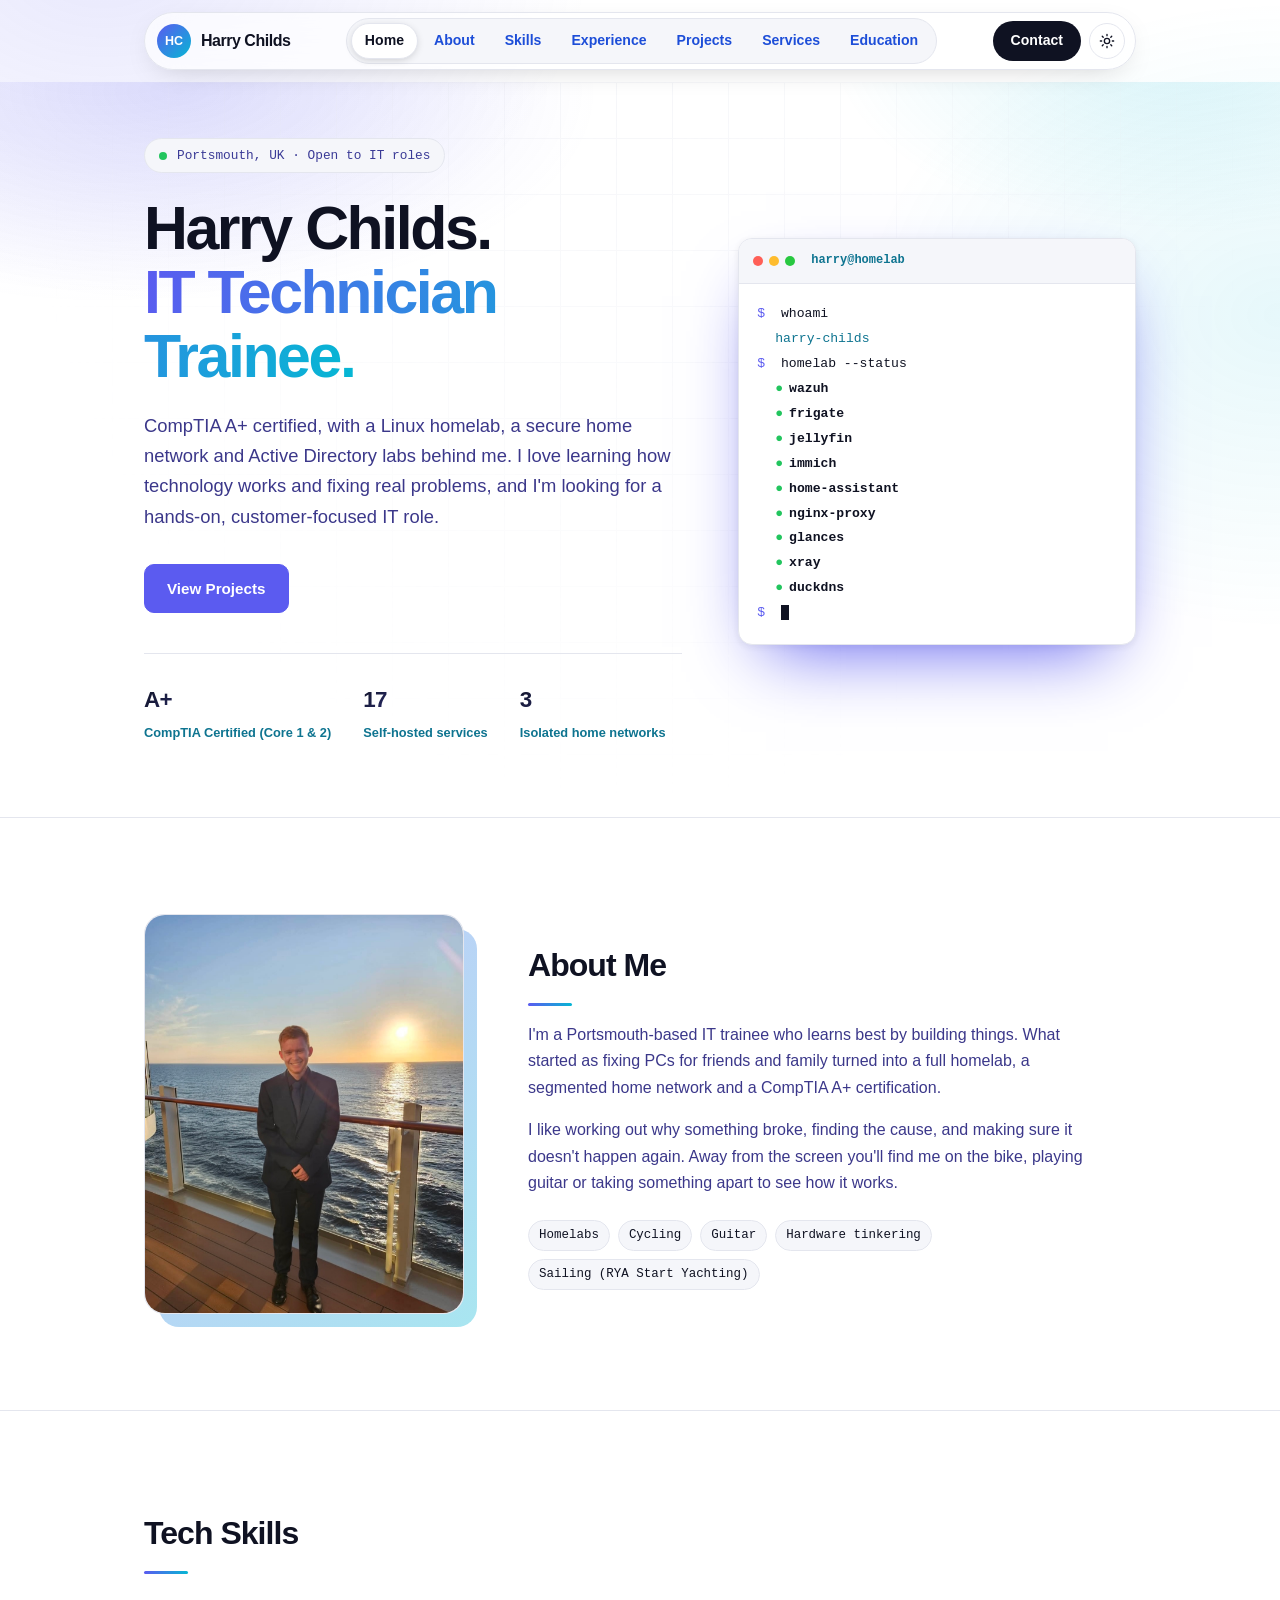
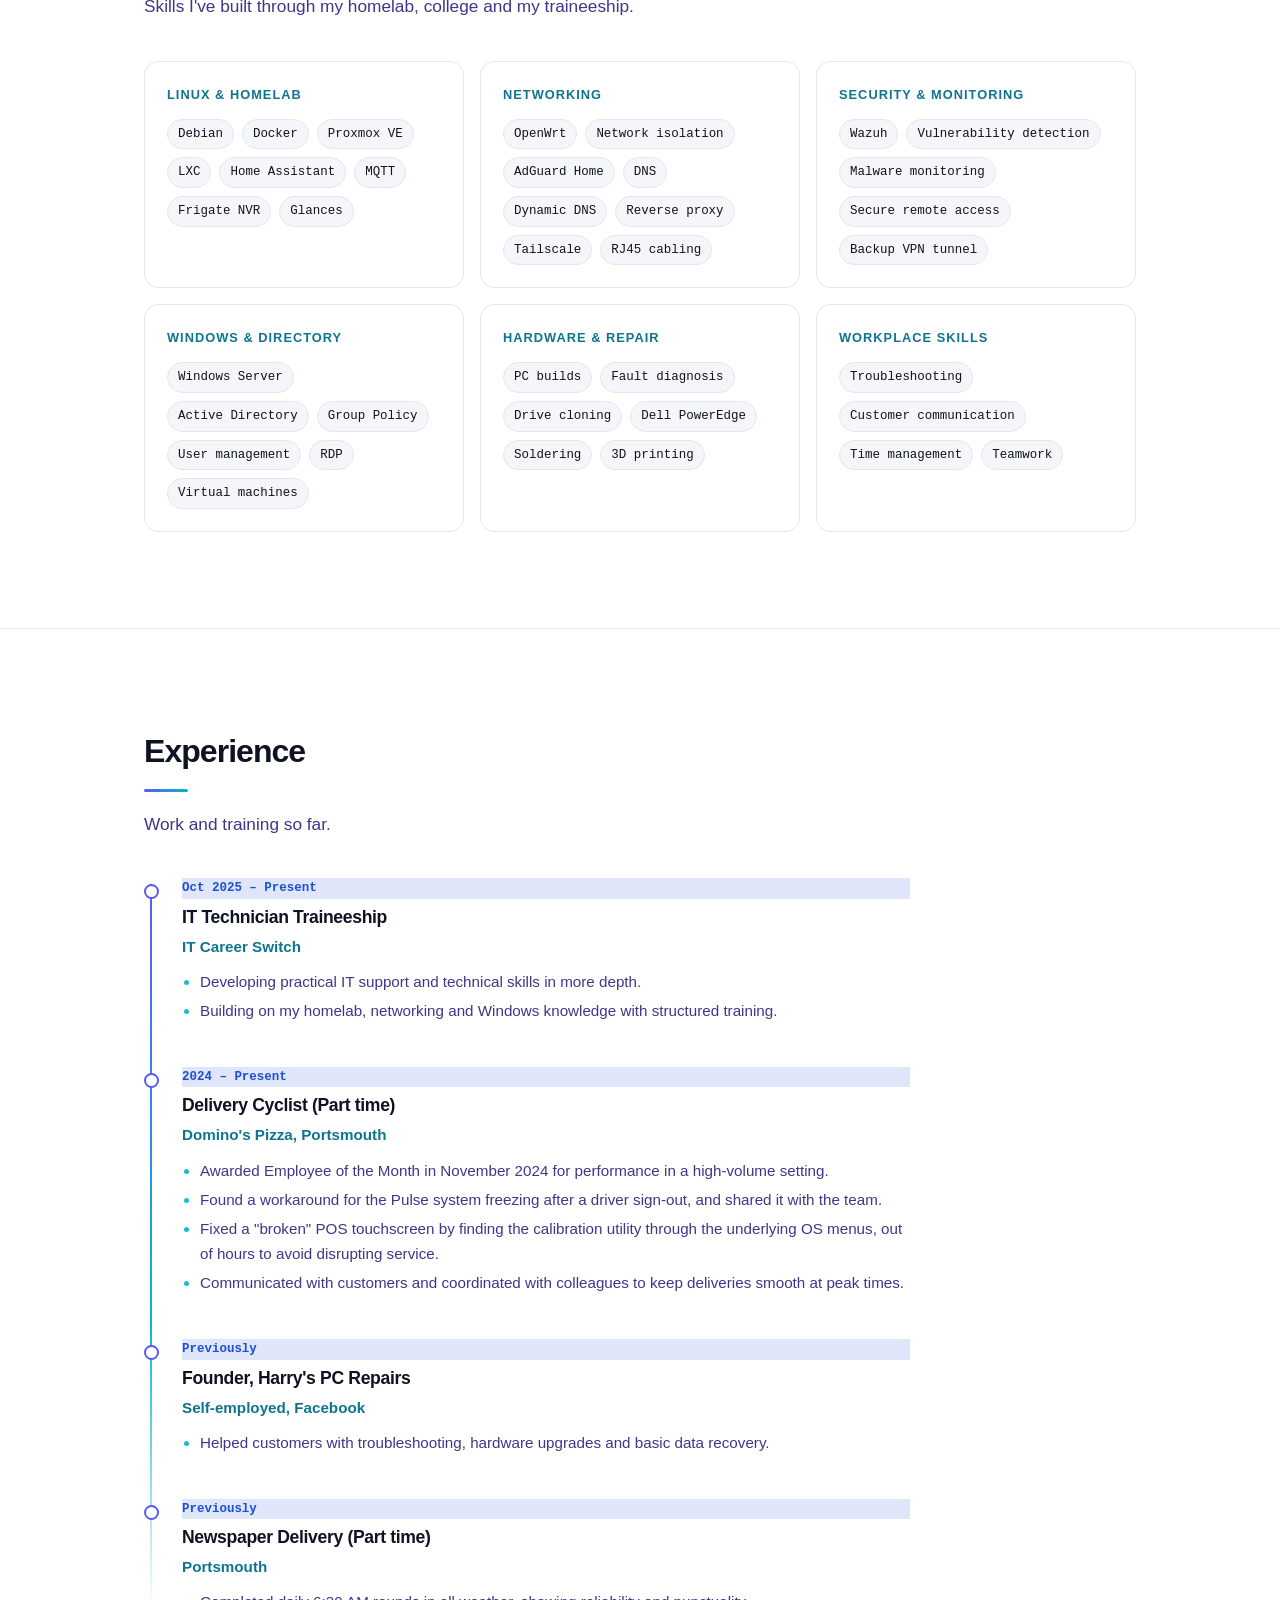
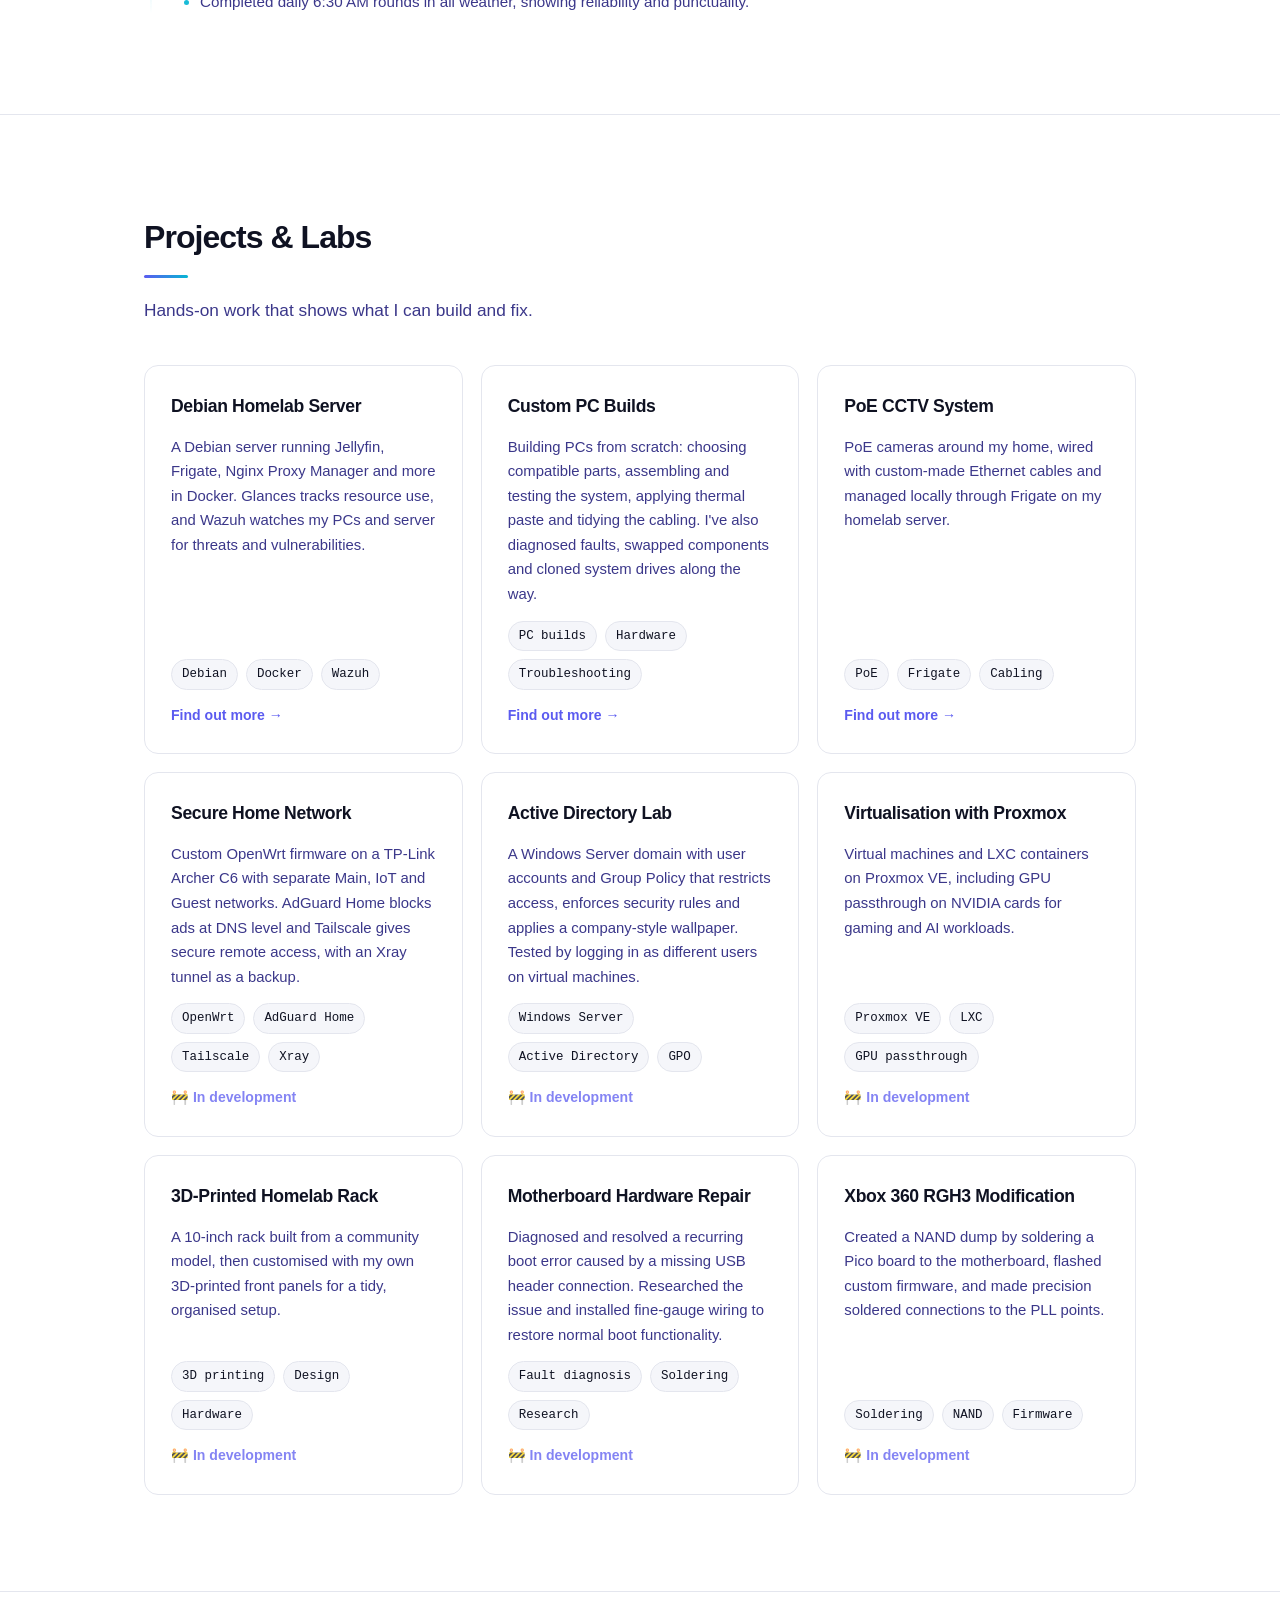
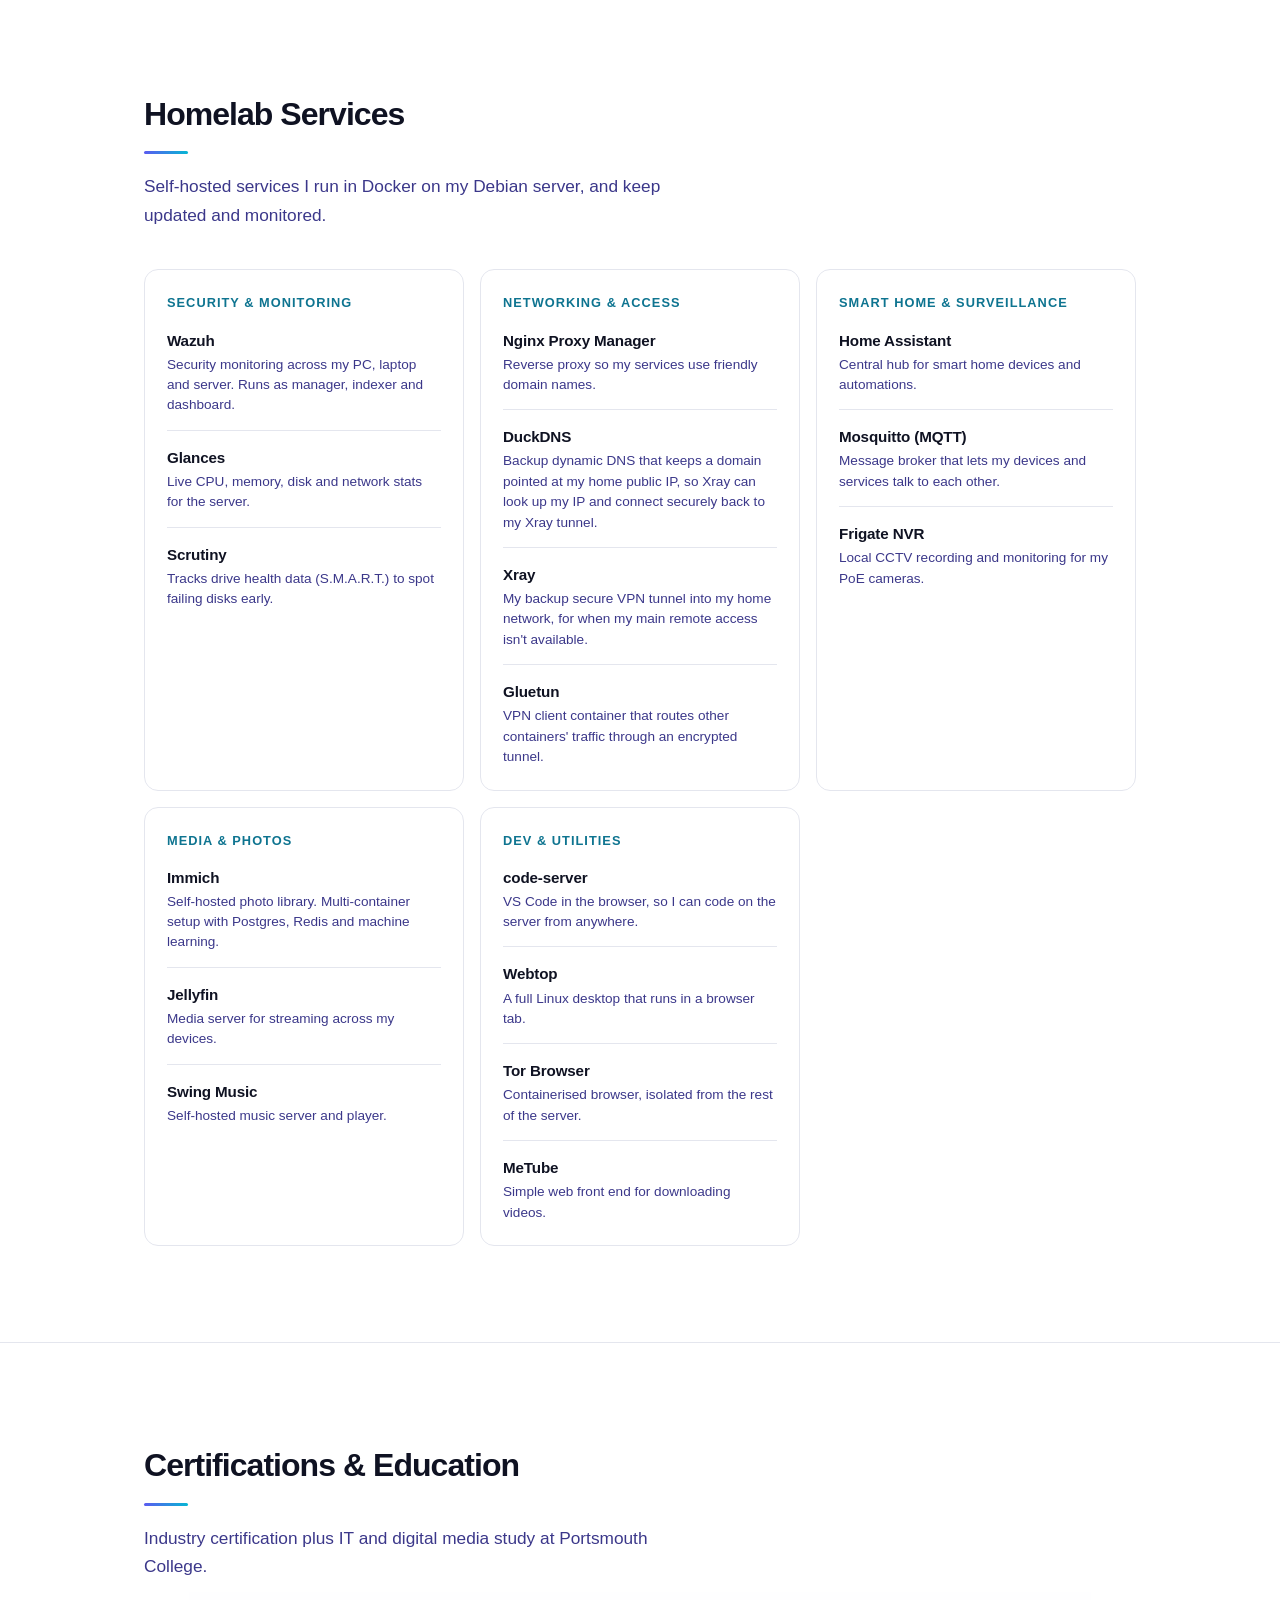
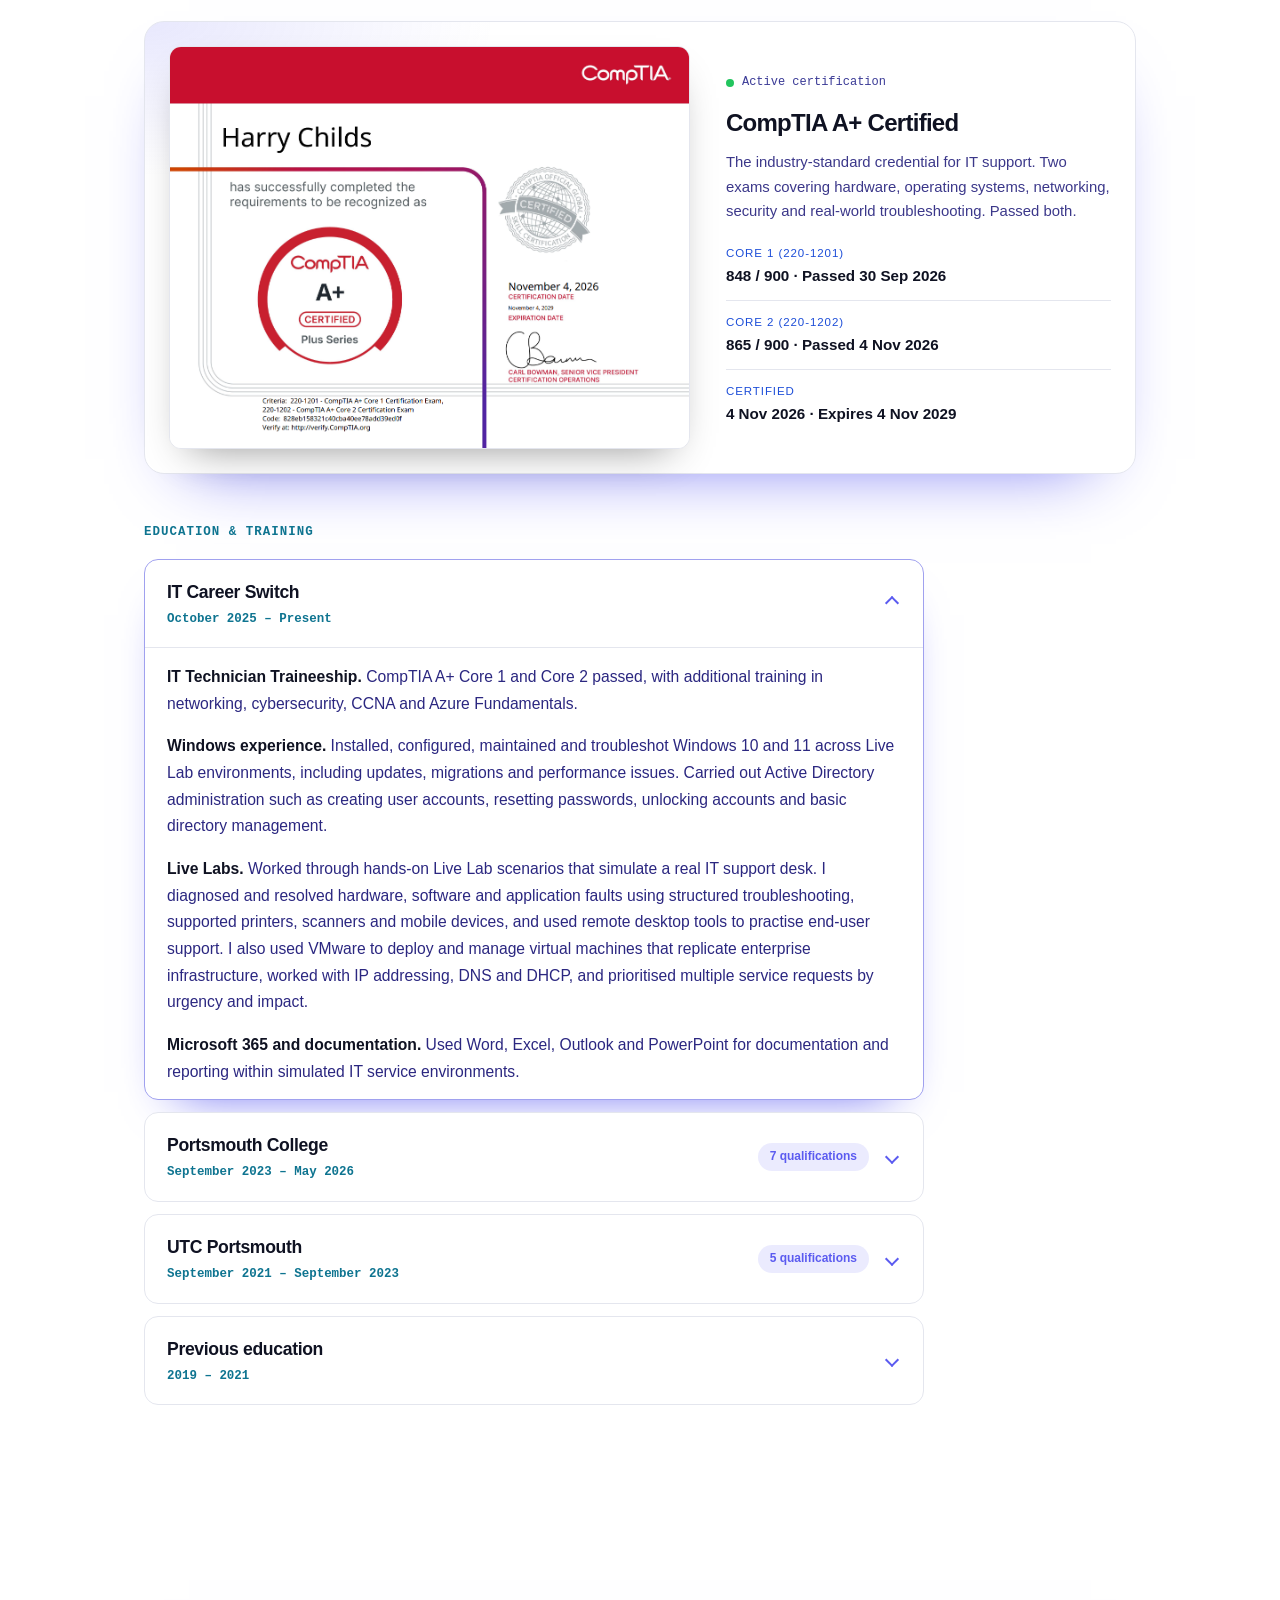
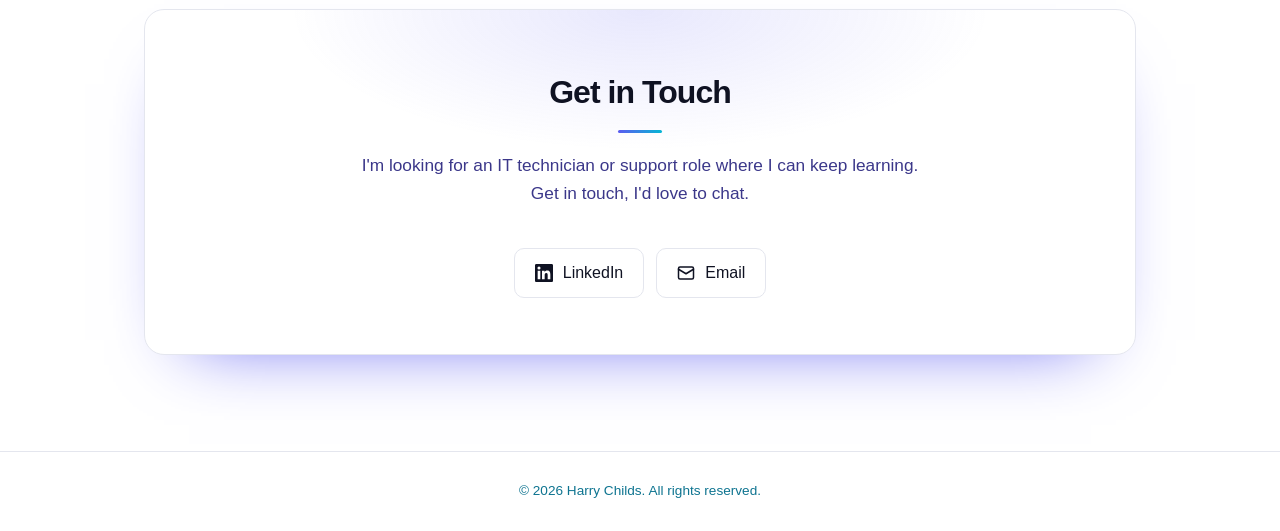
==== index.html @ 0cdf991f "Add files via upload" ====
<!DOCTYPE html>
<html lang="en">
<head>
  <meta charset="UTF-8">
  <meta name="viewport" content="width=device-width, initial-scale=1">
 
  <!-- EDIT THIS: Text shown on the browser tab and in Google results -->
  <title>Harry Childs | CompTIA A+ Certified IT Technician</title>
  <!-- EDIT THIS: One-sentence description for search engines -->
  <meta name="description" content="Portfolio of Harry Childs, CompTIA A+ certified IT technician trainee with hands-on homelab, networking and Linux experience.">
 
  <!-- Connects the design file. Keep style.css in the same folder. -->
  <link rel="stylesheet" href="style.css">
 
  <!-- DON'T EDIT: Applies your saved light/dark choice instantly -->
  <script>
    document.documentElement.classList.add("js");
    try {
      var saved = localStorage.getItem("theme");
      if (saved) document.documentElement.setAttribute("data-theme", saved);
    } catch (e) {}
  </script>
</head>
 
<body>
 
  <!-- DON'T EDIT: thin progress bar at the top of the page -->
  <div id="progress"></div>
 
  <!-- =====================================================
       NAVIGATION BAR (sticky: it stays at the top as you scroll)
       ===================================================== -->
  <header id="site-header">
    <div class="container">
      <div class="nav">
 
        <!-- EDIT THIS: "HC" = your initials, then your name -->
        <a href="#home" class="logo">
          <span class="logo-mark">HC</span>
          <span class="logo-text">Harry Childs</span>
        </a>
 
        <!-- Section links. To remove one, delete its whole <a> line.
             DON'T delete the nav-indicator line, it's the sliding highlight. -->
        <nav id="nav-menu" class="nav-links" aria-label="Main">
          <span class="nav-indicator"></span>
          <a href="#home">Home</a>
          <a href="#about">About</a>
          <a href="#skills">Skills</a>
          <a href="#experience">Experience</a>
          <a href="#projects">Projects</a>
          <a href="#services">Services</a>
          <a href="#education">Education</a>
          <a href="#contact" class="mobile-only">Contact</a>
        </nav>
 
        <div class="nav-actions">
          <!-- EDIT THIS: Text and link of the button on the right -->
          <a href="#contact" class="nav-cta">Contact</a>
 
          <!-- DON'T EDIT: Light/Dark toggle -->
          <button id="theme-toggle" class="icon-btn" aria-label="Toggle light and dark mode">
            <svg viewBox="0 0 24 24" fill="none" stroke="currentColor" stroke-width="2" stroke-linecap="round" stroke-linejoin="round"><circle cx="12" cy="12" r="4"/><path d="M12 2v2M12 20v2M4.9 4.9l1.4 1.4M17.7 17.7l1.4 1.4M2 12h2M20 12h2M4.9 19.1l1.4-1.4M17.7 6.3l1.4-1.4"/></svg>
          </button>
          <!-- DON'T EDIT: Menu button (only shows on phones) -->
          <button id="menu-toggle" class="icon-btn" aria-label="Open menu" aria-expanded="false">
            <svg viewBox="0 0 24 24" fill="none" stroke="currentColor" stroke-width="2" stroke-linecap="round"><path d="M4 7h16M4 12h16M4 17h16"/></svg>
          </button>
        </div>
 
      </div>
    </div>
  </header>
 
  <main id="top">
 
    <!-- =====================================================
         HERO SECTION (this is the "Home" section)
         ===================================================== -->
    <section class="hero" id="home">
      <div class="container hero-grid">
 
        <div class="hero-text">
          <!-- EDIT THIS: Small line above your name -->
          <p class="eyebrow"><span class="pulse"></span> Portsmouth, UK · Open to IT roles</p>
 
          <!-- EDIT THIS: Your name and role -->
          <h1>Harry Childs.<br><span class="gradient-text">IT Technician Trainee.</span></h1>
 
          <!-- EDIT THIS: Your short introduction -->
          <p class="lead">CompTIA A+ certified, with a Linux homelab, a secure home network and Active Directory labs behind me. I love learning how technology works and fixing real problems, and I'm looking for a hands-on, customer-focused IT role.</p>
 
          <!-- EDIT THIS: Button text and where it links to -->
          <div class="hero-buttons">
            <a href="#projects" class="btn btn-primary">View Projects</a>
          </div>
 
          <!-- EDIT THIS: Three quick facts. Big text on top, small label underneath. -->
          <div class="stats">
            <div><strong>A+</strong><span>CompTIA Certified (Core 1 &amp; 2)</span></div>
            <div><strong>17</strong><span>Self-hosted services</span></div>
            <div><strong>3</strong><span>Isolated home networks</span></div>
          </div>
        </div>
 
        <!-- Decorative terminal card. EDIT THIS: change the names or statuses on any line. -->
        <div class="terminal" aria-hidden="true">
          <div class="terminal-bar"><i></i><i></i><i></i><span>harry@homelab</span></div>
          <div class="terminal-body">
            <p><span class="prompt">$</span> whoami</p>
            <p class="out">harry-childs</p>
            <p><span class="prompt">$</span> homelab --status</p>
            <p class="out"><span class="ok">●</span><span class="svc">wazuh</span></p>
            <p class="out"><span class="ok">●</span><span class="svc">frigate</span></p>
            <p class="out"><span class="ok">●</span><span class="svc">jellyfin</span></p>
            <p class="out"><span class="ok">●</span><span class="svc">immich</span></p>
            <p class="out"><span class="ok">●</span><span class="svc">home-assistant</span></p>
            <p class="out"><span class="ok">●</span><span class="svc">nginx-proxy</span></p>
            <p class="out"><span class="ok">●</span><span class="svc">glances</span></p>
            <p class="out"><span class="ok">●</span><span class="svc">xray</span></p>
            <p class="out"><span class="ok">●</span><span class="svc">duckdns</span></p>
 
            <p><span class="prompt">$</span> <span class="cursor"></span></p>
          </div>
        </div>
 
      </div>
    </section>
 
    <!-- =====================================================
         ABOUT ME SECTION (your photo)
         The photo file must be called harry.jpg and sit in the same folder as this file.
         If you use a .png instead, change the name in the src="" below.
         ===================================================== -->
    <section id="about">
      <div class="container about-grid">
 
        <div class="about-photo reveal">
          <!-- EDIT THIS: The alt text describes the photo for screen readers.
               If the photo is missing, the "HC" initials show instead. -->
          <span class="about-fallback">HC</span>
          <img src="harry.jpg" width="640" height="800" loading="lazy"
               alt="Portrait of Harry Childs" onerror="this.style.display='none'">
        </div>
 
        <div class="about-text reveal">
          <h2>About Me</h2>
          <!-- EDIT THIS: Write a few sentences about yourself, in your own words -->
          <p>I'm a Portsmouth-based IT trainee who learns best by building things. What started as fixing PCs for friends and family turned into a full homelab, a segmented home network and a CompTIA A+ certification.</p>
          <p>I like working out why something broke, finding the cause, and making sure it doesn't happen again. Away from the screen you'll find me on the bike, playing guitar or taking something apart to see how it works.</p>
 
          <!-- EDIT THIS: Quick interests. Copy a badge line to add more. -->
          <div class="badges">
            <span class="badge">Homelabs</span>
            <span class="badge">Cycling</span>
            <span class="badge">Guitar</span>
            <span class="badge">Hardware tinkering</span>
            <span class="badge">Sailing (RYA Start Yachting)</span>
          </div>
        </div>
 
      </div>
    </section>
 
    <!-- =====================================================
         SKILLS SECTION
         To add a skill: copy one <span class="badge">...</span> line.
         To add a group: copy a whole <div class="skill-group reveal"> block.
         ===================================================== -->
    <section id="skills">
      <div class="container">
        <div class="reveal">
          <h2>Tech Skills</h2>
          <!-- EDIT THIS: Short intro line -->
          <p class="section-intro">Skills I've built through my homelab, college and my traineeship.</p>
        </div>
 
        <div class="skills-grid stagger">
 
          <div class="skill-group reveal">
            <!-- EDIT THIS: Group title, then the badges below it -->
            <h3>Linux &amp; Homelab</h3>
            <div class="badges">
              <span class="badge">Debian</span>
              <span class="badge">Docker</span>
              <span class="badge">Proxmox VE</span>
              <span class="badge">LXC</span>
              <span class="badge">Home Assistant</span>
              <span class="badge">MQTT</span>
              <span class="badge">Frigate NVR</span>
              <span class="badge">Glances</span>
            </div>
          </div>
 
          <div class="skill-group reveal">
            <h3>Networking</h3>
            <div class="badges">
              <span class="badge">OpenWrt</span>
              <span class="badge">Network isolation</span>
              <span class="badge">AdGuard Home</span>
              <span class="badge">DNS</span>
              <span class="badge">Dynamic DNS</span>
              <span class="badge">Reverse proxy</span>
              <span class="badge">Tailscale</span>
              <span class="badge">RJ45 cabling</span>
            </div>
          </div>
 
          <div class="skill-group reveal">
            <h3>Security &amp; Monitoring</h3>
            <div class="badges">
              <span class="badge">Wazuh</span>
              <span class="badge">Vulnerability detection</span>
              <span class="badge">Malware monitoring</span>
              <span class="badge">Secure remote access</span>
              <span class="badge">Backup VPN tunnel</span>
            </div>
          </div>
 
          <div class="skill-group reveal">
            <h3>Windows &amp; Directory</h3>
            <div class="badges">
              <span class="badge">Windows Server</span>
              <span class="badge">Active Directory</span>
              <span class="badge">Group Policy</span>
              <span class="badge">User management</span>
              <span class="badge">RDP</span>
              <span class="badge">Virtual machines</span>
            </div>
          </div>
 
          <div class="skill-group reveal">
            <h3>Hardware &amp; Repair</h3>
            <div class="badges">
              <span class="badge">PC builds</span>
              <span class="badge">Fault diagnosis</span>
              <span class="badge">Drive cloning</span>
              <span class="badge">Dell PowerEdge</span>
              <span class="badge">Soldering</span>
              <span class="badge">3D printing</span>
            </div>
          </div>
 
          <div class="skill-group reveal">
            <h3>Workplace Skills</h3>
            <div class="badges">
              <span class="badge">Troubleshooting</span>
              <span class="badge">Customer communication</span>
              <span class="badge">Time management</span>
              <span class="badge">Teamwork</span>
            </div>
          </div>
 
        </div>
      </div>
    </section>
 
    <!-- =====================================================
         EXPERIENCE SECTION
         To add a role: copy a whole <div class="job reveal"> block.
         Newest at the top.
         ===================================================== -->
    <section id="experience">
      <div class="container">
        <div class="reveal">
          <h2>Experience</h2>
          <p class="section-intro">Work and training so far.</p>
        </div>
 
        <div class="timeline">
 
          <div class="job reveal">
            <!-- EDIT THIS: Dates, job title, company, and bullet points -->
            <div class="job-date">Oct 2025 – Present</div>
            <h3>IT Technician Traineeship</h3>
            <div class="job-company">IT Career Switch</div>
            <ul>
              <li>Developing practical IT support and technical skills in more depth.</li>
              <li>Building on my homelab, networking and Windows knowledge with structured training.</li>
            </ul>
          </div>
 
          <div class="job reveal">
            <div class="job-date">2024 – Present</div>
            <h3>Delivery Cyclist (Part time)</h3>
            <div class="job-company">Domino's Pizza, Portsmouth</div>
            <ul>
              <li>Awarded Employee of the Month in November 2024 for performance in a high-volume setting.</li>
              <li>Found a workaround for the Pulse system freezing after a driver sign-out, and shared it with the team.</li>
              <li>Fixed a "broken" POS touchscreen by finding the calibration utility through the underlying OS menus, out of hours to avoid disrupting service.</li>
              <li>Communicated with customers and coordinated with colleagues to keep deliveries smooth at peak times.</li>
            </ul>
          </div>
 
          <div class="job reveal">
            <div class="job-date">Previously</div>
            <h3>Founder, Harry's PC Repairs</h3>
            <div class="job-company">Self-employed, Facebook</div>
            <ul>
              <li>Helped customers with troubleshooting, hardware upgrades and basic data recovery.</li>
            </ul>
          </div>
 
          <div class="job reveal">
            <div class="job-date">Previously</div>
            <h3>Newspaper Delivery (Part time)</h3>
            <div class="job-company">Portsmouth</div>
            <ul>
              <li>Completed daily 6:30 AM rounds in all weather, showing reliability and punctuality.</li>
            </ul>
          </div>
 
        </div>
      </div>
    </section>
 
    <!-- =====================================================
         PROJECTS SECTION
         Finished projects use a normal "Find out more" link.
         Projects still being written up use an "In development" label instead.
         When a project page is ready, swap its <span class="project-more project-soon"> line
         for the normal <a class="project-more" href="project.html#name"> line.
         ===================================================== -->
    <section id="projects">
      <div class="container">
        <div class="reveal">
          <h2>Projects &amp; Labs</h2>
          <p class="section-intro">Hands-on work that shows what I can build and fix.</p>
        </div>
 
        <div class="project-grid stagger">
 
          <article class="project reveal" id="project-homelab">
            <h3>Debian Homelab Server</h3>
            <p>A Debian server running Jellyfin, Frigate, Nginx Proxy Manager and more in Docker. Glances tracks resource use, and Wazuh watches my PCs and server for threats and vulnerabilities.</p>
            <div class="badges">
              <span class="badge">Debian</span>
              <span class="badge">Docker</span>
              <span class="badge">Wazuh</span>
            </div>
            <a class="project-more" href="project.html#homelab">Find out more <span>→</span></a>
          </article>
 
          <article class="project reveal" id="project-pcbuilds">
            <h3>Custom PC Builds</h3>
            <p>Building PCs from scratch: choosing compatible parts, assembling and testing the system, applying thermal paste and tidying the cabling. I've also diagnosed faults, swapped components and cloned system drives along the way.</p>
            <div class="badges">
              <span class="badge">PC builds</span>
              <span class="badge">Hardware</span>
              <span class="badge">Troubleshooting</span>
            </div>
            <a class="project-more" href="project.html#pcbuilds">Find out more <span>→</span></a>
          </article>
 
          <article class="project reveal" id="project-cctv">
            <h3>PoE CCTV System</h3>
            <p>PoE cameras around my home, wired with custom-made Ethernet cables and managed locally through Frigate on my homelab server.</p>
            <div class="badges">
              <span class="badge">PoE</span>
              <span class="badge">Frigate</span>
              <span class="badge">Cabling</span>
            </div>
            <a class="project-more" href="project.html#cctv">Find out more <span>→</span></a>
          </article>
 
          <article class="project reveal" id="project-network">
            <h3>Secure Home Network</h3>
            <p>Custom OpenWrt firmware on a TP-Link Archer C6 with separate Main, IoT and Guest networks. AdGuard Home blocks ads at DNS level and Tailscale gives secure remote access, with an Xray tunnel as a backup.</p>
            <div class="badges">
              <span class="badge">OpenWrt</span>
              <span class="badge">AdGuard Home</span>
              <span class="badge">Tailscale</span>
              <span class="badge">Xray</span>
            </div>
            <span class="project-more project-soon" aria-disabled="true" title="Full write-up coming soon" style="cursor: default; opacity: 0.75;">🚧 In development</span>
          </article>
 
          <article class="project reveal" id="project-adlab">
            <h3>Active Directory Lab</h3>
            <p>A Windows Server domain with user accounts and Group Policy that restricts access, enforces security rules and applies a company-style wallpaper. Tested by logging in as different users on virtual machines.</p>
            <div class="badges">
              <span class="badge">Windows Server</span>
              <span class="badge">Active Directory</span>
              <span class="badge">GPO</span>
            </div>
            <span class="project-more project-soon" aria-disabled="true" title="Full write-up coming soon" style="cursor: default; opacity: 0.75;">🚧 In development</span>
          </article>
 
          <article class="project reveal" id="project-proxmox">
            <h3>Virtualisation with Proxmox</h3>
            <p>Virtual machines and LXC containers on Proxmox VE, including GPU passthrough on NVIDIA cards for gaming and AI workloads.</p>
            <div class="badges">
              <span class="badge">Proxmox VE</span>
              <span class="badge">LXC</span>
              <span class="badge">GPU passthrough</span>
            </div>
            <span class="project-more project-soon" aria-disabled="true" title="Full write-up coming soon" style="cursor: default; opacity: 0.75;">🚧 In development</span>
          </article>
 
          <article class="project reveal" id="project-rack">
            <h3>3D-Printed Homelab Rack</h3>
            <p>A 10-inch rack built from a community model, then customised with my own 3D-printed front panels for a tidy, organised setup.</p>
            <div class="badges">
              <span class="badge">3D printing</span>
              <span class="badge">Design</span>
              <span class="badge">Hardware</span>
            </div>
            <span class="project-more project-soon" aria-disabled="true" title="Full write-up coming soon" style="cursor: default; opacity: 0.75;">🚧 In development</span>
          </article>
 
          <article class="project reveal" id="project-motherboard">
            <h3>Motherboard Hardware Repair</h3>
            <p>Diagnosed and resolved a recurring boot error caused by a missing USB header connection. Researched the issue and installed fine-gauge wiring to restore normal boot functionality.</p>
            <div class="badges">
              <span class="badge">Fault diagnosis</span>
              <span class="badge">Soldering</span>
              <span class="badge">Research</span>
            </div>
            <span class="project-more project-soon" aria-disabled="true" title="Full write-up coming soon" style="cursor: default; opacity: 0.75;">🚧 In development</span>
          </article>
 
          <article class="project reveal" id="project-xbox">
            <h3>Xbox 360 RGH3 Modification</h3>
            <p>Created a NAND dump by soldering a Pico board to the motherboard, flashed custom firmware, and made precision soldered connections to the PLL points.</p>
            <div class="badges">
              <span class="badge">Soldering</span>
              <span class="badge">NAND</span>
              <span class="badge">Firmware</span>
            </div>
            <span class="project-more project-soon" aria-disabled="true" title="Full write-up coming soon" style="cursor: default; opacity: 0.75;">🚧 In development</span>
          </article>
 
        </div>
      </div>
    </section>
 
    <!-- =====================================================
         HOMELAB SERVICES SECTION
         Each card is a group. Each <li> is one service.
         To add a service: copy one <li> line. To add a group: copy a whole card.
         ===================================================== -->
    <section id="services">
      <div class="container">
        <div class="reveal">
          <h2>Homelab Services</h2>
          <!-- EDIT THIS: Short intro line -->
          <p class="section-intro">Self-hosted services I run in Docker on my Debian server, and keep updated and monitored.</p>
        </div>
 
        <div class="skills-grid stagger">
 
          <div class="skill-group reveal">
            <h3>Security &amp; Monitoring</h3>
            <ul class="service-list">
              <li><strong>Wazuh</strong><span>Security monitoring across my PC, laptop and server. Runs as manager, indexer and dashboard.</span></li>
              <li><strong>Glances</strong><span>Live CPU, memory, disk and network stats for the server.</span></li>
              <li><strong>Scrutiny</strong><span>Tracks drive health data (S.M.A.R.T.) to spot failing disks early.</span></li>
            </ul>
          </div>
 
          <div class="skill-group reveal">
            <h3>Networking &amp; Access</h3>
            <ul class="service-list">
              <li><strong>Nginx Proxy Manager</strong><span>Reverse proxy so my services use friendly domain names.</span></li>
              <li><strong>DuckDNS</strong><span>Backup dynamic DNS that keeps a domain pointed at my home public IP, so Xray can look up my IP and connect securely back to my Xray tunnel.</span></li>
              <li><strong>Xray</strong><span>My backup secure VPN tunnel into my home network, for when my main remote access isn't available.</span></li>
              <li><strong>Gluetun</strong><span>VPN client container that routes other containers' traffic through an encrypted tunnel.</span></li>
            </ul>
          </div>
 
          <div class="skill-group reveal">
            <h3>Smart Home &amp; Surveillance</h3>
            <ul class="service-list">
              <li><strong>Home Assistant</strong><span>Central hub for smart home devices and automations.</span></li>
              <li><strong>Mosquitto (MQTT)</strong><span>Message broker that lets my devices and services talk to each other.</span></li>
              <li><strong>Frigate NVR</strong><span>Local CCTV recording and monitoring for my PoE cameras.</span></li>
            </ul>
          </div>
 
          <div class="skill-group reveal">
            <h3>Media &amp; Photos</h3>
            <ul class="service-list">
              <li><strong>Immich</strong><span>Self-hosted photo library. Multi-container setup with Postgres, Redis and machine learning.</span></li>
              <li><strong>Jellyfin</strong><span>Media server for streaming across my devices.</span></li>
              <li><strong>Swing Music</strong><span>Self-hosted music server and player.</span></li>
            </ul>
          </div>
 
          <div class="skill-group reveal">
            <h3>Dev &amp; Utilities</h3>
            <ul class="service-list">
              <li><strong>code-server</strong><span>VS Code in the browser, so I can code on the server from anywhere.</span></li>
              <li><strong>Webtop</strong><span>A full Linux desktop that runs in a browser tab.</span></li>
              <li><strong>Tor Browser</strong><span>Containerised browser, isolated from the rest of the server.</span></li>
              <li><strong>MeTube</strong><span>Simple web front end for downloading videos.</span></li>
            </ul>
          </div>
 
        </div>
      </div>
    </section>
 
    <!-- =====================================================
         CERTIFICATIONS & EDUCATION SECTION
         ===================================================== -->
    <section id="education">
      <div class="container">
        <div class="reveal">
          <h2>Certifications &amp; Education</h2>
          <p class="section-intro">Industry certification plus IT and digital media study at Portsmouth College.</p>
        </div>
 
        <!-- FEATURED CERTIFICATE (image must be comptia-a-plus.png in the same folder) -->
        <div class="cert-feature reveal">
          <a class="cert-image" href="comptia-a-plus.png" data-lightbox aria-label="View my CompTIA A+ certificate larger">
            <img src="comptia-a-plus.png" width="1167" height="902" loading="lazy"
                 alt="CompTIA A+ Certified certificate awarded to Harry Childs on 4 November 2026">
            <span class="cert-zoom">Click to enlarge</span>
          </a>
 
          <div class="cert-details">
            <p class="cert-status"><span class="pulse"></span> Active certification</p>
            <h3>CompTIA A+ Certified</h3>
            <p class="cert-blurb">The industry-standard credential for IT support. Two exams covering hardware, operating systems, networking, security and real-world troubleshooting. Passed both.</p>
 
            <dl class="cert-meta">
              <div><dt>Core 1 (220-1201)</dt><dd>848 / 900 · Passed 30 Sep 2026</dd></div>
              <div><dt>Core 2 (220-1202)</dt><dd>865 / 900 · Passed 4 Nov 2026</dd></div>
              <div><dt>Certified</dt><dd>4 Nov 2026 · Expires 4 Nov 2029</dd></div>
            </dl>
          </div>
        </div>
 
        <h3 class="edu-label reveal">Education &amp; training</h3>
 
        <!-- ================= IT CAREER SWITCH ================= -->
        <details class="edu reveal" open>
          <summary>
            <div class="edu-title">
              <h3>IT Career Switch</h3>
              <span class="edu-dates">October 2025 – Present</span>
            </div>
            <span class="edu-chevron" aria-hidden="true"></span>
          </summary>
          <div class="edu-body">
            <p class="edu-note"><strong>IT Technician Traineeship.</strong> CompTIA A+ Core 1 and Core 2 passed, with additional training in networking, cybersecurity, CCNA and Azure Fundamentals.</p>
            <p class="edu-note"><strong>Windows experience.</strong> Installed, configured, maintained and troubleshot Windows 10 and 11 across Live Lab environments, including updates, migrations and performance issues. Carried out Active Directory administration such as creating user accounts, resetting passwords, unlocking accounts and basic directory management.</p>
            <p class="edu-note"><strong>Live Labs.</strong> Worked through hands-on Live Lab scenarios that simulate a real IT support desk. I diagnosed and resolved hardware, software and application faults using structured troubleshooting, supported printers, scanners and mobile devices, and used remote desktop tools to practise end-user support. I also used VMware to deploy and manage virtual machines that replicate enterprise infrastructure, worked with IP addressing, DNS and DHCP, and prioritised multiple service requests by urgency and impact.</p>
            <p class="edu-note"><strong>Microsoft 365 and documentation.</strong> Used Word, Excel, Outlook and PowerPoint for documentation and reporting within simulated IT service environments.</p>
          </div>
        </details>
 
        <!-- ================= PORTSMOUTH COLLEGE ================= -->
        <details class="edu reveal">
          <summary>
            <div class="edu-title">
              <h3>Portsmouth College</h3>
              <span class="edu-dates">September 2023 – May 2026</span>
            </div>
            <span class="edu-count">7 qualifications</span>
            <span class="edu-chevron" aria-hidden="true"></span>
          </summary>
          <div class="edu-body">
 
            <p class="edu-sub">IT &amp; Digital Media</p>
            <div class="cert">
              <div><div class="cert-name">ICT Level 3 Certificate (GP2)</div><div class="cert-issuer">Pearson</div></div>
              <div class="cert-date">Distinction · Summer 2025</div>
            </div>
            <div class="cert">
              <div><div class="cert-name">Digital Media Year 2 Extended Certificate</div><div class="cert-issuer">OCR</div></div>
              <div class="cert-date">Pass · Summer 2025</div>
            </div>
            <div class="cert">
              <div><div class="cert-name">ICT Level 3 Certificate (GP1)</div><div class="cert-issuer">Pearson</div></div>
              <div class="cert-date">Merit · Summer 2024</div>
            </div>
            <div class="cert">
              <div><div class="cert-name">ICT Level 2 Certificate</div><div class="cert-issuer">Portsmouth College</div></div>
              <div class="cert-date">Distinction* · Summer 2024</div>
            </div>
            <div class="cert">
              <div><div class="cert-name">Digital Media Year 1 Certificate</div><div class="cert-issuer">OCR</div></div>
              <div class="cert-date">Pass · Summer 2024</div>
            </div>
 
            <p class="edu-sub">GCSEs</p>
            <div class="cert">
              <div><div class="cert-name">English Language</div><div class="cert-issuer">AQA</div></div>
              <div class="cert-date">Grade 4 · Summer 2024</div>
            </div>
            <div class="cert">
              <div><div class="cert-name">Mathematics (Foundation)</div><div class="cert-issuer">Pearson</div></div>
              <div class="cert-date">Grade 4 · Summer 2024</div>
            </div>
 
          </div>
        </details>
 
        <!-- ================= UTC PORTSMOUTH ================= -->
        <details class="edu reveal">
          <summary>
            <div class="edu-title">
              <h3>UTC Portsmouth</h3>
              <span class="edu-dates">September 2021 – September 2023</span>
            </div>
            <span class="edu-count">5 qualifications</span>
            <span class="edu-chevron" aria-hidden="true"></span>
          </summary>
          <div class="edu-body">
 
            <p class="edu-sub">GCSEs</p>
            <div class="cert">
              <div><div class="cert-name">Computer Science</div><div class="cert-issuer">AQA</div></div>
              <div class="cert-date">Grade 4 · June 2023</div>
            </div>
            <div class="cert">
              <div><div class="cert-name">Science</div><div class="cert-issuer">AQA</div></div>
              <div class="cert-date">Grades 3–4 · June 2023</div>
            </div>
            <div class="cert">
              <div><div class="cert-name">Design and Technology</div><div class="cert-issuer">WJEC</div></div>
              <div class="cert-date">Grade 4 · June 2023</div>
            </div>
 
            <p class="edu-sub">Engineering</p>
            <div class="cert">
              <div><div class="cert-name">Engineering Principles</div><div class="cert-issuer">OCR</div></div>
              <div class="cert-date">Distinction* · June 2023</div>
            </div>
            <div class="cert">
              <div><div class="cert-name">Engineering Manufacture</div><div class="cert-issuer">OCR</div></div>
              <div class="cert-date">Merit · June 2023</div>
            </div>
 
          </div>
        </details>
 
        <!-- ================= PREVIOUS EDUCATION ================= -->
        <details class="edu reveal">
          <summary>
            <div class="edu-title">
              <h3>Previous education</h3>
              <span class="edu-dates">2019 – 2021</span>
            </div>
            <span class="edu-chevron" aria-hidden="true"></span>
          </summary>
          <div class="edu-body">
            <div class="cert">
              <div><div class="cert-name">Milton Cross</div></div>
              <div class="cert-date">January 2020 – August 2021</div>
            </div>
            <div class="cert">
              <div><div class="cert-name">The Portsmouth Academy</div></div>
              <div class="cert-date">September 2019 – December 2019</div>
            </div>
          </div>
        </details>
 
      </div>
    </section>
 
    <!-- =====================================================
         CONTACT SECTION
         ===================================================== -->
    <section id="contact">
      <div class="container">
        <div class="contact-box reveal">
          <h2>Get in Touch</h2>
          <!-- EDIT THIS: A short message inviting people to contact you -->
          <p class="section-intro">I'm looking for an IT technician or support role where I can keep learning. Get in touch, I'd love to chat.</p>
 
          <div class="contact-links">
            <!-- EDIT THIS: Replace each link with your own. For email, keep "mailto:" at the start. -->
            <a href="https://www.linkedin.com/in/harry-childs-97a10b385/" target="_blank" rel="noopener">
              <svg viewBox="0 0 24 24" fill="currentColor"><path d="M20.447 20.452h-3.554v-5.569c0-1.328-.027-3.037-1.852-3.037-1.853 0-2.136 1.445-2.136 2.939v5.667H9.351V9h3.414v1.561h.046c.477-.9 1.637-1.85 3.37-1.85 3.601 0 4.267 2.37 4.267 5.455v6.286zM5.337 7.433a2.062 2.062 0 0 1-2.063-2.065 2.064 2.064 0 1 1 2.063 2.065zm1.782 13.019H3.555V9h3.564v11.452zM22.225 0H1.771C.792 0 0 .774 0 1.729v20.542C0 23.227.792 24 1.771 24h20.451C23.2 24 24 23.227 24 22.271V1.729C24 .774 23.2 0 22.222 0h.003z"/></svg>
              LinkedIn
            </a>
            <a href="mailto:childsharry44@gmail.com">
              <svg viewBox="0 0 24 24" fill="none" stroke="currentColor" stroke-width="2" stroke-linecap="round" stroke-linejoin="round"><rect x="2" y="4" width="20" height="16" rx="2"/><path d="m2 7 10 6 10-6"/></svg>
              Email
            </a>
          </div>
        </div>
      </div>
    </section>
  </main>
 
  <footer>
    <div class="container">
      <!-- EDIT THIS: Your name in the footer. The year updates automatically. -->
      © <span id="year"></span> Harry Childs. All rights reserved.
    </div>
  </footer>
 
  <!-- DON'T EDIT: Pop-up that shows the certificate full size -->
  <dialog id="lightbox" class="lightbox" aria-label="Certificate preview">
    <button class="lightbox-close" aria-label="Close preview">×</button>
    <img id="lightbox-img" src="" alt="">
  </dialog>
 
  <!-- Connects the JavaScript file. Keep script.js in the same folder. -->
  <script src="script.js"></script>
 
</body>
</html>
---- style.css ----
/* =====================================================
   1. COLORS AND FONTS - CHANGE YOUR WHOLE SITE HERE
   ===================================================== */
:root {
  /* LIGHT MODE COLORS */
  --bg: #ffffff;             /* page background */
  --bg-soft: #f5f6fa;        /* badges, subtle areas */
  --bg-card: #ffffff;        /* cards */
  --text: #0f1222;           /* main text */
  --text-muted: #5a6075;     /* secondary text */
  --border: #e4e6ee;         /* thin lines */
  --accent: #5b5bf0;         /* main brand color */
  --accent-2: #06b6d4;       /* second color, used in gradients */
  --accent-text: #ffffff;    /* text on top of the accent color */
  --glow: rgba(91, 91, 240, 0.14);

  /* FONTS - system fonts, nothing to download */
  --font-main: Inter, -apple-system, BlinkMacSystemFont, "Segoe UI", Roboto, Helvetica, Arial, sans-serif;
  --font-code: ui-monospace, SFMono-Regular, Menlo, Consolas, monospace;

  /* LAYOUT + FEEL */
  --max-width: 1040px;       /* how wide the content can get */
  --radius: 14px;            /* how rounded cards are */
  --ease: cubic-bezier(0.22, 1, 0.36, 1);  /* smooth animation curve */
}

/* DARK MODE COLORS */
:root[data-theme="dark"] {
  --bg: #090b10;
  --bg-soft: #12151d;
  --bg-card: #0e1118;
  --text: #eceef5;
  --text-muted: #98a0b5;
  --border: #212633;
  --accent: #8b8bff;
  --accent-2: #22d3ee;
  --accent-text: #090b10;
  --glow: rgba(139, 139, 255, 0.16);
}

/* If the visitor's device prefers dark and they haven't chosen yet, use dark */
@media (prefers-color-scheme: dark) {
  :root:not([data-theme]) {
    --bg: #090b10;
    --bg-soft: #12151d;
    --bg-card: #0e1118;
    --text: #eceef5;
    --text-muted: #98a0b5;
    --border: #212633;
    --accent: #8b8bff;
    --accent-2: #22d3ee;
    --accent-text: #090b10;
    --glow: rgba(139, 139, 255, 0.16);
  }
}

/* =====================================================
   2. BASE STYLES (you can usually leave these alone)
   ===================================================== */
* { box-sizing: border-box; margin: 0; padding: 0; }

html { scroll-behavior: smooth; scroll-padding-top: 96px; }

body {
  font-family: var(--font-main);
  background: var(--bg);
  color: var(--text);
  line-height: 1.65;
  -webkit-font-smoothing: antialiased;
  overflow-x: hidden;
  transition: background 0.3s, color 0.3s;
}

a { color: var(--accent); text-decoration: none; transition: color 0.2s, opacity 0.2s; }
::selection { background: var(--accent); color: var(--accent-text); }

.container { max-width: var(--max-width); margin: 0 auto; padding: 0 24px; }

section { padding: 96px 0; }
#about, #skills, #experience, #projects, #services, #education { border-top: 1px solid var(--border); }

h2 { font-size: clamp(1.6rem, 3vw, 2rem); letter-spacing: -0.03em; margin-bottom: 8px; }
.section-intro { color: var(--text-muted); margin-bottom: 40px; max-width: 560px; }

/* Badges (small text tags) */
.badge {
  display: inline-block;
  font-family: var(--font-code);
  font-size: 0.78rem;
  padding: 4px 10px;
  border: 1px solid var(--border);
  border-radius: 999px;
  background: var(--bg-soft);
  color: var(--text);
  transition: border-color 0.2s, color 0.2s, transform 0.2s var(--ease);
}
.badge:hover { border-color: var(--accent); color: var(--accent); transform: translateY(-1px); }
.badges { display: flex; flex-wrap: wrap; gap: 8px; }

/* =====================================================
   3. SCROLL ANIMATIONS
   Elements with class "reveal" fade up as they appear.
   ===================================================== */
.js .reveal {
  opacity: 0;
  transform: translateY(22px);
  transition: opacity 0.8s var(--ease), transform 0.8s var(--ease);
}
.js .reveal.visible { opacity: 1; transform: none; }
.js .reveal.done { transition: transform 0.3s var(--ease), border-color 0.3s, box-shadow 0.3s, background 0.3s; }

#progress {
  position: fixed; top: 0; left: 0; height: 2px; width: 0;
  background: linear-gradient(90deg, var(--accent), var(--accent-2));
  z-index: 100;
}

/* =====================================================
   4. NAVIGATION (floating pill, STICKY)
   ===================================================== */
header {
  position: sticky;       /* stays at the top as you scroll. Change to "relative" to make it scroll away. */
  top: 0;
  z-index: 50;
  padding: 12px 0;
  pointer-events: none;   /* clicks pass through the gaps around the pill */
}

.nav {
  position: relative;
  pointer-events: auto;
  display: flex;
  align-items: center;
  justify-content: space-between;
  gap: 16px;
  height: 58px;
  padding: 0 10px 0 12px;
  border: 1px solid var(--border);
  border-radius: 999px;
  background: color-mix(in srgb, var(--bg) 70%, transparent);
  -webkit-backdrop-filter: blur(18px) saturate(180%);
  backdrop-filter: blur(18px) saturate(180%);
  box-shadow: 0 8px 30px -14px rgba(0, 0, 0, 0.25);
  transition: box-shadow 0.3s, background 0.3s;
}
header.scrolled .nav {
  background: color-mix(in srgb, var(--bg) 86%, transparent);
  box-shadow: 0 16px 44px -16px rgba(0, 0, 0, 0.45);
}

/* Logo: gradient badge + name */
.logo {
  display: flex;
  align-items: center;
  gap: 10px;
  font-weight: 700;
  letter-spacing: -0.03em;
  color: var(--text);
}
.logo-mark {
  display: grid;
  place-items: center;
  width: 34px;
  height: 34px;
  border-radius: 50%;
  background: linear-gradient(135deg, var(--accent), var(--accent-2));
  color: var(--accent-text);
  font-size: 0.78rem;
  letter-spacing: 0;
  transition: transform 0.4s var(--ease);
}
.logo:hover .logo-mark { transform: rotate(-12deg) scale(1.06); }

/* Links sit in a soft track, with a highlight that slides between them */
.nav-links {
  position: relative;
  display: flex;
  align-items: center;
  gap: 2px;
  padding: 4px;
  border-radius: 999px;
  background: var(--bg-soft);
  border: 1px solid var(--border);
}
.nav-links a {
  position: relative;
  z-index: 1;
  padding: 6px 14px;
  border-radius: 999px;
  font-size: 0.88rem;
  font-weight: 500;
  color: var(--text-muted);
  white-space: nowrap;
}
.nav-links a:hover,
.nav-links a.active { color: var(--text); }

.nav-indicator {
  position: absolute;
  top: 4px;
  bottom: 4px;
  left: 0;
  width: 0;
  border-radius: 999px;
  background: var(--bg);
  border: 1px solid var(--border);
  box-shadow: 0 2px 8px -2px rgba(0, 0, 0, 0.2);
  opacity: 0;
  transition: transform 0.45s var(--ease), width 0.45s var(--ease), opacity 0.25s;
  pointer-events: none;
}

.mobile-only { display: none; }

.nav-actions { display: flex; align-items: center; gap: 8px; }

/* Solid "Contact" button */
.nav-cta {
  padding: 8px 18px;
  border-radius: 999px;
  background: var(--text);
  color: var(--bg);
  font-size: 0.88rem;
  font-weight: 600;
  transition: transform 0.25s var(--ease), box-shadow 0.25s;
}
.nav-cta:hover { transform: translateY(-1px); box-shadow: 0 8px 20px -8px var(--accent); }

.icon-btn {
  background: none;
  border: 1px solid var(--border);
  color: var(--text);
  width: 36px;
  height: 36px;
  border-radius: 50%;
  cursor: pointer;
  display: grid;
  place-items: center;
  transition: background 0.2s, transform 0.2s var(--ease);
}
.icon-btn:hover { background: var(--bg-soft); }
.icon-btn:active { transform: scale(0.92); }
.icon-btn svg { width: 16px; height: 16px; }

#menu-toggle { display: none; }

/* =====================================================
   5. HERO
   ===================================================== */
.hero { padding: 56px 0 72px; position: relative; overflow: hidden; }

/* Soft glow + faint grid behind the hero */
.hero::before {
  content: "";
  position: absolute;
  inset: -20% -10% auto -10%;
  height: 520px;
  background:
    radial-gradient(600px 300px at 20% 30%, var(--glow), transparent 70%),
    radial-gradient(500px 280px at 85% 20%, color-mix(in srgb, var(--accent-2) 14%, transparent), transparent 70%);
  pointer-events: none;
}
.hero::after {
  content: "";
  position: absolute;
  inset: 0;
  background-image:
    linear-gradient(var(--border) 1px, transparent 1px),
    linear-gradient(90deg, var(--border) 1px, transparent 1px);
  background-size: 56px 56px;
  opacity: 0.35;
  -webkit-mask-image: radial-gradient(ellipse at 50% 0%, #000 0%, transparent 70%);
  mask-image: radial-gradient(ellipse at 50% 0%, #000 0%, transparent 70%);
  pointer-events: none;
}

.hero-grid {
  position: relative;
  z-index: 1;
  display: grid;
  grid-template-columns: 1.15fr 0.85fr;
  gap: 56px;
  align-items: center;
}

.eyebrow {
  display: inline-flex;
  align-items: center;
  gap: 10px;
  font-family: var(--font-code);
  font-size: 0.8rem;
  color: var(--text-muted);
  border: 1px solid var(--border);
  background: var(--bg-soft);
  padding: 6px 14px;
  border-radius: 999px;
  margin-bottom: 24px;
}

/* Little pulsing green dot */
.pulse {
  width: 8px; height: 8px; border-radius: 50%;
  background: #22c55e;
  box-shadow: 0 0 0 0 rgba(34, 197, 94, 0.6);
  animation: pulse 2s infinite;
  flex-shrink: 0;
}
@keyframes pulse {
  70%  { box-shadow: 0 0 0 8px rgba(34, 197, 94, 0); }
  100% { box-shadow: 0 0 0 0 rgba(34, 197, 94, 0); }
}

.hero h1 {
  font-size: clamp(2.4rem, 6vw, 3.8rem);
  letter-spacing: -0.04em;
  line-height: 1.05;
  margin-bottom: 22px;
}

.gradient-text {
  background: linear-gradient(90deg, var(--accent), var(--accent-2));
  -webkit-background-clip: text;
  background-clip: text;
  -webkit-text-fill-color: transparent;
  color: transparent;
}

.lead { font-size: 1.1rem; color: var(--text-muted); max-width: 560px; margin-bottom: 32px; }

.hero-buttons { display: flex; flex-wrap: wrap; gap: 12px; margin-bottom: 40px; }

.btn {
  display: inline-block;
  padding: 11px 22px;
  border-radius: 10px;
  font-weight: 600;
  font-size: 0.95rem;
  border: 1px solid var(--border);
  color: var(--text);
  transition: transform 0.25s var(--ease), background 0.2s, box-shadow 0.25s, border-color 0.2s;
}
.btn:hover { background: var(--bg-soft); transform: translateY(-2px); }

.btn-primary { background: var(--accent); color: var(--accent-text); border-color: var(--accent); }
.btn-primary:hover { background: var(--accent); opacity: 0.92; box-shadow: 0 8px 24px var(--glow); }

/* Quick facts row */
.stats { display: flex; flex-wrap: wrap; gap: 32px; padding-top: 28px; border-top: 1px solid var(--border); }
.stats strong { display: block; font-size: 1.4rem; letter-spacing: -0.03em; }
.stats span { font-size: 0.8rem; color: var(--text-muted); }

/* Terminal card */
.terminal {
  border: 1px solid var(--border);
  border-radius: var(--radius);
  background: var(--bg-card);
  box-shadow: 0 20px 50px -20px var(--glow), 0 2px 6px rgba(0, 0, 0, 0.05);
  overflow: hidden;
  font-family: var(--font-code);
  font-size: 0.82rem;
  animation: float 6s ease-in-out infinite;
}
@keyframes float { 50% { transform: translateY(-8px); } }

.terminal-bar {
  display: flex; align-items: center; gap: 6px;
  padding: 12px 14px;
  border-bottom: 1px solid var(--border);
  background: var(--bg-soft);
}
.terminal-bar i { width: 10px; height: 10px; border-radius: 50%; }
.terminal-bar i:nth-child(1) { background: #ff5f57; }
.terminal-bar i:nth-child(2) { background: #febc2e; }
.terminal-bar i:nth-child(3) { background: #28c840; }
.terminal-bar span { margin-left: 10px; color: var(--text-muted); font-size: 0.75rem; }

.terminal-body { padding: 18px; line-height: 1.9; white-space: nowrap; overflow: hidden; }
.terminal-body .prompt { color: var(--accent); margin-right: 8px; }
.terminal-body .out { color: var(--text-muted); padding-left: 18px; }
.terminal-body .ok { color: #22c55e; margin-right: 6px; }
.cursor {
  display: inline-block; width: 8px; height: 15px;
  background: var(--text); vertical-align: middle;
  animation: blink 1s steps(1) infinite;
}
@keyframes blink { 50% { opacity: 0; } }

/* =====================================================
   6. ABOUT ME (photo + text)
   ===================================================== */
.about-grid {
  display: grid;
  grid-template-columns: 320px 1fr;
  gap: 64px;
  align-items: center;
}

/* Photo frame with a gradient outline offset behind it */
.about-photo {
  position: relative;
  aspect-ratio: 4 / 5;
  border-radius: 20px;
  background: var(--bg-soft);
  border: 1px solid var(--border);
  display: grid;
  place-items: center;
}
.about-photo::before {
  content: "";
  position: absolute;
  inset: 0;
  transform: translate(14px, 14px);
  border-radius: 20px;
  background: linear-gradient(135deg, var(--accent), var(--accent-2));
  opacity: 0.35;
  z-index: -1;
  transition: transform 0.4s var(--ease), opacity 0.4s;
}
.about-photo:hover::before { transform: translate(8px, 8px); opacity: 0.55; }

.about-photo img {
  position: absolute;
  inset: 0;
  width: 100%;
  height: 100%;
  object-fit: cover;
  border-radius: 20px;
}
.about-fallback {
  font-size: 3rem;
  font-weight: 700;
  letter-spacing: -0.04em;
  color: var(--text-muted);
}

.about-text h2 { margin-bottom: 16px; }
.about-text p { color: var(--text-muted); margin-bottom: 16px; max-width: 560px; }
.about-text .badges { margin-top: 24px; }

/* =====================================================
   7. SKILLS + SERVICES CARDS
   ===================================================== */
.skills-grid { display: grid; grid-template-columns: repeat(auto-fit, minmax(300px, 1fr)); gap: 16px; }

.skill-group {
  border: 1px solid var(--border);
  border-radius: var(--radius);
  background: var(--bg-card);
  padding: 22px;
}
.skill-group:hover { border-color: var(--accent); transform: translateY(-3px); }
.skill-group h3 {
  font-size: 0.8rem;
  text-transform: uppercase;
  letter-spacing: 0.08em;
  color: var(--text-muted);
  margin-bottom: 14px;
}

/* Service list inside a card */
.service-list { list-style: none; display: flex; flex-direction: column; gap: 14px; }
.service-list li { padding-bottom: 14px; border-bottom: 1px solid var(--border); }
.service-list li:last-child { padding-bottom: 0; border-bottom: none; }
.service-list strong { display: block; font-size: 0.95rem; letter-spacing: -0.01em; }
.service-list span { display: block; color: var(--text-muted); font-size: 0.85rem; line-height: 1.5; margin-top: 2px; }

/* =====================================================
   8. EXPERIENCE TIMELINE
   ===================================================== */
.timeline { border-left: 1px solid var(--border); margin-left: 6px; max-width: 760px; }

.job { position: relative; padding: 0 0 40px 32px; }
.job:last-child { padding-bottom: 0; }

.job::before {
  content: "";
  position: absolute;
  left: -6px;
  top: 6px;
  width: 11px;
  height: 11px;
  border-radius: 50%;
  background: var(--bg);
  border: 2px solid var(--accent);
  transition: background 0.3s;
}
.job:hover::before { background: var(--accent); }

.job-date { font-family: var(--font-code); font-size: 0.78rem; color: var(--accent); }
.job h3 { font-size: 1.1rem; margin: 4px 0 2px; letter-spacing: -0.02em; }
.job-company { color: var(--text-muted); font-size: 0.95rem; margin-bottom: 10px; }
.job ul { padding-left: 18px; color: var(--text-muted); font-size: 0.95rem; }
.job li { margin-bottom: 4px; }

/* =====================================================
   9. PROJECTS
   ===================================================== */
.project-grid { display: grid; grid-template-columns: repeat(auto-fit, minmax(310px, 1fr)); gap: 18px; }

.project {
  border: 1px solid var(--border);
  border-radius: var(--radius);
  background: var(--bg-card);
  padding: 26px;
  display: flex;
  flex-direction: column;
  gap: 14px;
}
.project:hover {
  border-color: var(--accent);
  transform: translateY(-4px);
  box-shadow: 0 16px 40px -18px var(--glow);
}
.project h3 { font-size: 1.1rem; letter-spacing: -0.02em; }
.project p { color: var(--text-muted); font-size: 0.93rem; flex-grow: 1; }

/* =====================================================
   10. CERTIFICATIONS & EDUCATION
   ===================================================== */

/* Featured certificate card (image + details) */
.cert-feature {
  display: grid;
  grid-template-columns: 1.15fr 0.85fr;
  gap: 36px;
  align-items: center;
  padding: 24px;
  margin-bottom: 48px;
  border: 1px solid var(--border);
  border-radius: 20px;
  background: radial-gradient(500px 220px at 0% 0%, var(--glow), transparent 70%), var(--bg-card);
}
.cert-feature:hover { border-color: var(--accent); }

/* The certificate image (click to enlarge) */
.cert-image {
  position: relative;
  display: block;
  border: 1px solid var(--border);
  border-radius: 12px;
  overflow: hidden;
  background: #ffffff;
  cursor: zoom-in;
  box-shadow: 0 18px 40px -20px rgba(0, 0, 0, 0.45);
  transition: transform 0.4s var(--ease), box-shadow 0.4s var(--ease);
}
.cert-image:hover { transform: translateY(-3px) scale(1.01); box-shadow: 0 26px 50px -22px var(--accent); }
.cert-image img { display: block; width: 100%; height: auto; }

.cert-zoom {
  position: absolute;
  right: 10px;
  bottom: 10px;
  padding: 4px 10px;
  border-radius: 999px;
  background: rgba(15, 18, 34, 0.78);
  color: #ffffff;
  font-size: 0.72rem;
  font-weight: 600;
  opacity: 0;
  transform: translateY(4px);
  transition: opacity 0.25s, transform 0.25s var(--ease);
}
.cert-image:hover .cert-zoom,
.cert-image:focus-visible .cert-zoom { opacity: 1; transform: none; }

/* Details beside the image */
.cert-status {
  display: inline-flex;
  align-items: center;
  gap: 8px;
  font-family: var(--font-code);
  font-size: 0.75rem;
  color: var(--text-muted);
  margin-bottom: 10px;
}
.cert-details h3 { font-size: 1.5rem; letter-spacing: -0.03em; margin-bottom: 8px; }
.cert-blurb { color: var(--text-muted); font-size: 0.93rem; margin-bottom: 20px; }

.cert-meta { display: grid; gap: 12px; }
.cert-meta div { padding-bottom: 12px; border-bottom: 1px solid var(--border); }
.cert-meta div:last-child { border-bottom: none; padding-bottom: 0; }
.cert-meta dt { font-size: 0.72rem; text-transform: uppercase; letter-spacing: 0.08em; color: var(--text-muted); }
.cert-meta dd { font-weight: 600; font-size: 0.95rem; }

/* Other qualifications list */
.cert-list { max-width: 760px; }

.cert {
  display: flex;
  justify-content: space-between;
  align-items: center;
  gap: 16px;
  padding: 18px 16px;
  margin: 0 -16px;
  border-bottom: 1px solid var(--border);
  border-radius: 10px;
}
.cert:hover { background: var(--bg-soft); }
.cert-name { font-weight: 600; letter-spacing: -0.01em; }
.cert-issuer { color: var(--text-muted); font-size: 0.9rem; }
.cert-date { font-family: var(--font-code); font-size: 0.82rem; color: var(--text-muted); white-space: nowrap; }

/* Pop-up that shows the certificate full size */
.lightbox {
  margin: auto;                 /* keeps it centred */
  padding: 0;
  border: none;
  background: transparent;
  max-width: min(94vw, 1100px);
  max-height: 92vh;
  overflow: visible;
}
.lightbox::backdrop { background: rgba(5, 7, 12, 0.8); -webkit-backdrop-filter: blur(6px); backdrop-filter: blur(6px); }
.lightbox img { display: block; max-width: 100%; max-height: 88vh; border-radius: 12px; background: #ffffff; }
.lightbox-close {
  position: absolute;
  top: -14px;
  right: -14px;
  width: 36px;
  height: 36px;
  border: none;
  border-radius: 50%;
  background: #ffffff;
  color: #0f1222;
  font-size: 1.4rem;
  line-height: 1;
  cursor: pointer;
  box-shadow: 0 4px 14px rgba(0, 0, 0, 0.4);
}

/* =====================================================
   11. CONTACT + FOOTER
   ===================================================== */
.contact-box {
  border: 1px solid var(--border);
  border-radius: 20px;
  padding: 56px 32px;
  text-align: center;
  background: radial-gradient(500px 200px at 50% 0%, var(--glow), transparent 70%), var(--bg-card);
}
.contact-box .section-intro { margin-left: auto; margin-right: auto; }

.contact-links { display: flex; flex-wrap: wrap; justify-content: center; gap: 12px; }

.contact-links a {
  display: inline-flex;
  align-items: center;
  gap: 10px;
  padding: 11px 20px;
  border: 1px solid var(--border);
  border-radius: 10px;
  background: var(--bg);
  color: var(--text);
  font-weight: 500;
  transition: transform 0.25s var(--ease), border-color 0.2s, background 0.2s;
}
.contact-links a:hover { border-color: var(--accent); transform: translateY(-2px); }
.contact-links svg { width: 18px; height: 18px; }

footer {
  border-top: 1px solid var(--border);
  padding: 28px 0;
  color: var(--text-muted);
  font-size: 0.85rem;
  text-align: center;
}

/* Nav gets crowded below 1100px: hide the name and tighten the links */
@media (max-width: 1100px) {
  .logo-text { display: none; }
  .nav-links a { padding: 6px 11px; }
}

/* =====================================================
   12. TABLET + MOBILE LAYOUT
   ===================================================== */
@media (max-width: 860px) {
  section { padding: 72px 0; }
  .hero { padding: 40px 0 56px; }
  .hero-grid { grid-template-columns: 1fr; gap: 40px; }
  .cert-feature { grid-template-columns: 1fr; gap: 24px; }
  .about-grid { grid-template-columns: 1fr; gap: 40px; }
  .about-photo { max-width: 280px; }

  /* Menu button appears; links become a rounded dropdown under the pill */
  #menu-toggle { display: grid; }
  .nav-cta { display: none; }
  .mobile-only { display: block; }
  .nav-indicator { display: none; }

  .nav-links {
    position: absolute;
    top: calc(100% + 10px);
    left: 0;
    right: 0;
    flex-direction: column;
    align-items: stretch;
    gap: 2px;
    padding: 8px;
    border-radius: 22px;
    background: var(--bg);
    box-shadow: 0 20px 50px -20px rgba(0, 0, 0, 0.5);
    opacity: 0;
    transform: translateY(-8px) scale(0.98);
    transform-origin: top;
    pointer-events: none;
    transition: opacity 0.25s var(--ease), transform 0.25s var(--ease);
  }
  .nav-links.open { opacity: 1; transform: none; pointer-events: auto; }
  .nav-links a { padding: 12px 14px; font-size: 1rem; border-radius: 14px; }
  .nav-links a.active { background: var(--bg-soft); }
}

@media (max-width: 560px) {
  .logo-text { display: none; }
  .stats { gap: 24px; }
  .cert-feature { padding: 16px; }
  .cert { flex-direction: column; align-items: flex-start; gap: 4px; }
  .contact-box { padding: 40px 20px; }
  .lightbox-close { top: 8px; right: 8px; }
}

/* =====================================================
   13. ACCESSIBILITY: turn off motion for people who ask for it
   ===================================================== */
@media (prefers-reduced-motion: reduce) {
  html { scroll-behavior: auto; }
  *, *::before, *::after {
    animation: none !important;
    transition: none !important;
  }
  .js .reveal { opacity: 1; transform: none; }
}

/* =====================================================
   TERMINAL SERVICE LIST (aligned columns)
   ===================================================== */
.terminal-body .svc { display: inline-block; width: 15ch; color: var(--text); }

/* =====================================================
   PROJECT CARDS: "Find out more" link
   ===================================================== */
.project-more {
  align-self: flex-start;
  font-size: 0.88rem;
  font-weight: 600;
  color: var(--accent);
}
.project-more span { display: inline-block; transition: transform 0.25s var(--ease); }
.project-more:hover span { transform: translateX(4px); }

/* The card you just came back from gets highlighted */
.project:target { border-color: var(--accent); box-shadow: 0 16px 40px -18px var(--glow); }

/* =====================================================
   PROJECT PAGE (project.html)
   ===================================================== */
.nav-back {
  display: inline-flex;
  align-items: center;
  gap: 6px;
  padding: 8px 18px;
  border-radius: 999px;
  background: var(--text);
  color: var(--bg);
  font-size: 0.88rem;
  font-weight: 600;
  white-space: nowrap;
  transition: transform 0.25s var(--ease), box-shadow 0.25s;
}
.nav-back:hover { transform: translateY(-1px); box-shadow: 0 8px 20px -8px var(--accent); }

.project-wrap { padding: 40px 0 96px; }
.project-page[hidden], #project-missing[hidden] { display: none; }
.project-page, #project-missing { max-width: 760px; }

.crumbs { font-family: var(--font-code); font-size: 0.8rem; color: var(--text-muted); margin-bottom: 20px; }
.crumbs a { color: var(--text-muted); }
.crumbs a:hover { color: var(--accent); }

.project-page h1 { font-size: clamp(2rem, 5vw, 3rem); letter-spacing: -0.04em; line-height: 1.1; margin-bottom: 16px; }
.project-page .lead { margin-bottom: 20px; }

.project-block { margin-top: 40px; }
.project-block h2 { font-size: 1.2rem; margin-bottom: 10px; }
.project-block p { color: var(--text-muted); }
.project-block ul { padding-left: 20px; color: var(--text-muted); }
.project-block li { margin-bottom: 6px; }

.image-placeholder {
  margin-top: 40px;
  aspect-ratio: 16 / 9;
  display: grid;
  place-items: center;
  text-align: center;
  padding: 20px;
  border: 1px dashed var(--border);
  border-radius: var(--radius);
  background: var(--bg-soft);
  color: var(--text-muted);
  font-size: 0.9rem;
}
.project-page img.project-image { display: block; width: 100%; height: auto; margin-top: 40px; border-radius: var(--radius); border: 1px solid var(--border); }

.back-row { margin-top: 56px; padding-top: 28px; border-top: 1px solid var(--border); }

/* =====================================================
   NO MORE GREY: coloured text everywhere
   (keep this at the very bottom of the file)
   ===================================================== */

/* 1. Replace the grey with coloured text for the whole site */
:root {
  --text-muted: #3a3a96;        /* deep indigo instead of grey */
  --text-lead: #2b2780;         /* intro paragraphs */
  --text-cyan: #0e7490;         /* small labels and company names */
  --text-violet: #6d28d9;       /* dates and tags */
}
:root[data-theme="dark"] {
  --text-muted: #c4cdff;        /* soft periwinkle instead of grey */
  --text-lead: #e2e7ff;
  --text-cyan: #67e8f9;
  --text-violet: #c4b5fd;
}
@media (prefers-color-scheme: dark) {
  :root:not([data-theme]) {
    --text-muted: #c4cdff;
    --text-lead: #e2e7ff;
    --text-cyan: #67e8f9;
    --text-violet: #c4b5fd;
  }
}

/* 2. Main paragraphs: strong, coloured, easy to read */
.lead,
.section-intro,
.about-text p,
.project p,
.job ul,
.project-block p,
.project-block ul,
.service-list span,
.cert-blurb {
  color: var(--text-lead);
  opacity: 0.92;
}
.lead { font-size: 1.15rem; font-weight: 500; }
.section-intro { font-size: 1.08rem; font-weight: 500; }

/* 3. Company names, issuers and small labels in cyan */
.job-company,
.cert-issuer,
.stats span,
.crumbs,
.crumbs a,
.terminal-bar span {
  color: var(--text-cyan);
  font-weight: 600;
}
.crumbs a:hover { color: var(--accent); }

/* 4. Dates and tags in violet pills */
.job-date,
.cert-date {
  color: var(--text-violet);
  background: color-mix(in srgb, var(--text-violet) 14%, transparent);
  font-weight: 600;
}

/* 5. Headings inside cards get more punch */
.service-list strong,
.cert-name,
.job h3,
.project h3 { color: var(--text); font-weight: 700; }

.skill-group h3 { color: var(--text-cyan); }
.cert-meta dt { color: var(--text-violet); }

/* 6. Terminal output text is coloured too */
.terminal-body .out { color: var(--text-cyan); }
.terminal-body .svc { color: var(--text); font-weight: 600; }

/* 7. Bullet points and footer */
.job li::marker,
.project-block li::marker { color: var(--accent-2); }
footer { color: var(--text-cyan); font-weight: 500; }

/* 8. Nav links: not grey any more */
.nav-links a { color: var(--text-violet); font-weight: 600; }
.nav-links a:hover,
.nav-links a.active { color: var(--text); }

/* 9. Project titles shift to gradient when you hover a card */
.project:hover h3 {
  background: linear-gradient(90deg, var(--accent), var(--accent-2));
  -webkit-background-clip: text;
  background-clip: text;
  -webkit-text-fill-color: transparent;
}

/* =====================================================
   FIX: gigantic gallery images
   (keep at the very bottom)
   ===================================================== */

/* Tiles never stretch wider than 320px, so one image stays small */
.gallery-grid {
  grid-template-columns: repeat(auto-fill, minmax(240px, 320px));
  justify-content: start;
}

/* Keep every image the same neat shape, and never taller than the tile */
.gallery-item img {
  width: 100%;
  height: auto;
  aspect-ratio: 4 / 3;
  max-height: 500px;
  object-fit: cover;
}

/* =====================================================
   PROJECT PAGES: colourful, not grey (keep at the very bottom)
   ===================================================== */

/* Colours (re-stated so nothing can fall back to grey) */
:root {
  --pp-text: #231f7a;
  --pp-cyan: #0e7490;
  --pp-violet: #6d28d9;
}
:root[data-theme="dark"] {
  --pp-text: #dfe4ff;
  --pp-cyan: #67e8f9;
  --pp-violet: #c4b5fd;
}
@media (prefers-color-scheme: dark) {
  :root:not([data-theme]) {
    --pp-text: #dfe4ff;
    --pp-cyan: #67e8f9;
    --pp-violet: #c4b5fd;
  }
}

/* Numbered sections: 01, 02, 03 */
.project-page { counter-reset: block; }

/* Big gradient title */
.project-page h1 {
  background: linear-gradient(100deg, var(--accent), var(--accent-2), var(--accent));
  background-size: 200% auto;
  -webkit-background-clip: text;
  background-clip: text;
  -webkit-text-fill-color: transparent;
  color: transparent;
  animation: shimmer 6s linear infinite;
}

/* Intro paragraph: larger, with a coloured bar down the side */
.project-page .lead {
  color: var(--pp-text);
  font-size: 1.2rem;
  font-weight: 500;
  line-height: 1.7;
  padding: 4px 0 4px 20px;
  border-left: 4px solid;
  border-image: linear-gradient(to bottom, var(--accent), var(--accent-2)) 1;
}

/* Each section becomes a card with a glowing top edge */
.project-block {
  position: relative;
  padding: 28px 30px 30px;
  border: 1px solid var(--border);
  border-radius: var(--radius);
  background: var(--bg-card);
  overflow: hidden;
  transition: border-color 0.3s, box-shadow 0.35s, transform 0.35s var(--ease);
}
.project-block::before {
  content: "";
  position: absolute;
  top: 0; left: 0; right: 0;
  height: 3px;
  background: linear-gradient(90deg, var(--accent), var(--accent-2));
}
.project-block:hover {
  border-color: color-mix(in srgb, var(--accent) 55%, var(--border));
  box-shadow: 0 24px 48px -28px var(--accent);
  transform: translateY(-3px);
}

/* Section headings with a number tag */
.project-block h2 {
  display: flex;
  align-items: center;
  gap: 12px;
  color: var(--text);
}
.project-block h2::before {
  counter-increment: block;
  content: "0" counter(block);
  font-family: var(--font-code);
  font-size: 0.78rem;
  font-weight: 700;
  color: var(--pp-violet);
  background: color-mix(in srgb, var(--pp-violet) 14%, transparent);
  padding: 4px 10px;
  border-radius: 999px;
}

/* Body text: rich colour, comfortable reading size */
.project-block p,
.project-block li {
  color: var(--pp-text);
  font-size: 1.02rem;
  line-height: 1.8;
}

/* Bullet lists with coloured arrow markers */
.project-block ul { list-style: none; padding-left: 0; }
.project-block li { position: relative; padding-left: 28px; margin-bottom: 12px; }
.project-block li::before {
  content: "→";
  position: absolute;
  left: 0;
  font-weight: 700;
  color: var(--accent-2);
}

/* Breadcrumbs and captions in colour */
.crumbs, .crumbs a { color: var(--pp-cyan); font-weight: 600; }
.crumbs a:hover { color: var(--accent); }
.gallery-item figcaption { color: var(--pp-text); font-weight: 500; }
.gallery-empty, .image-placeholder { color: var(--pp-cyan); font-weight: 500; }

/* Gallery heading */
.gallery-title { color: var(--text); }

/* =====================================================
   IMAGE GALLERY SECTION (keep at the very bottom)
   ===================================================== */

/* The gallery becomes a card with a "Gallery" heading and glowing top edge */
.gallery:not(.gallery-empty) {
  position: relative;
  margin-top: 40px;
  padding: 30px;
  border: 1px solid var(--border);
  border-radius: var(--radius);
  background:
    linear-gradient(90deg, var(--accent), var(--accent-2)) top / 100% 3px no-repeat,
    var(--bg-card);
  overflow: hidden;
  transition: border-color 0.3s, box-shadow 0.35s;
}
.gallery:not(.gallery-empty):hover {
  border-color: color-mix(in srgb, var(--accent) 55%, var(--border));
  box-shadow: 0 24px 48px -28px var(--accent);
}

/* Automatic heading (hidden if you set your own data-title) */
.gallery:not(.gallery-empty):not(:has(.gallery-title))::before {
  content: "Gallery";
  display: block;
  margin-bottom: 18px;
  font-size: 1.4rem;
  font-weight: 700;
  letter-spacing: -0.03em;
  color: var(--text);
}
.gallery-title { margin-bottom: 18px; }

/* Layout: first image is a big featured shot, the rest sit in a neat grid */
.gallery-grid {
  display: grid;
  grid-template-columns: repeat(auto-fill, minmax(180px, 1fr));
  justify-content: stretch;
  gap: 14px;
}
.gallery-item:first-child:not(:last-child) { grid-column: 1 / -1; }

/* Each picture tile */
.gallery-item {
  position: relative;
  overflow: hidden;
  border-radius: 12px;
  border: 1px solid var(--border);
  background: var(--bg-soft);
}
.gallery-item a { display: block; }
.gallery-item img {
  display: block;
  width: 100%;
  height: 100%;
  aspect-ratio: 4 / 3;
  max-height: none;
  object-fit: cover;          /* change to "contain" to show whole pictures with no cropping */
  transition: transform 0.7s var(--ease), filter 0.4s;
}
.gallery-item:first-child:not(:last-child) img { aspect-ratio: 16 / 9; max-height: 420px; }
.gallery-item:only-child img { aspect-ratio: 16 / 10; max-height: 420px; }

.gallery-item:hover { transform: translateY(-3px); }
.gallery-item:hover img { transform: scale(1.06); filter: brightness(1.05) saturate(1.1); }

/* Captions sit on top of the picture with a soft dark fade */
.gallery-item figcaption {
  position: absolute;
  left: 0; right: 0; bottom: 0;
  padding: 34px 16px 12px;
  border: none;
  background: linear-gradient(to top, rgba(7, 8, 13, 0.88), transparent);
  color: #ffffff;
  font-size: 0.85rem;
  font-weight: 600;
  pointer-events: none;
}

/* Little "enlarge" icon that appears on hover */
.gallery-item:not(.missing)::after {
  content: "⤢";
  position: absolute;
  top: 10px; right: 10px;
  width: 30px; height: 30px;
  display: grid;
  place-items: center;
  border-radius: 50%;
  background: rgba(7, 8, 13, 0.72);
  color: #ffffff;
  font-size: 1rem;
  opacity: 0;
  transform: scale(0.8);
  transition: opacity 0.25s, transform 0.25s var(--ease);
  pointer-events: none;
}
.gallery-item:hover::after { opacity: 1; transform: none; }

/* Empty gallery placeholder looks tidy too */
.gallery-empty {
  margin-top: 40px;
  aspect-ratio: auto;
  min-height: 140px;
  border: 1px dashed color-mix(in srgb, var(--accent) 40%, var(--border));
  border-radius: var(--radius);
  background: color-mix(in srgb, var(--accent) 5%, var(--bg-soft));
}

@media (max-width: 560px) {
  .gallery:not(.gallery-empty) { padding: 20px; }
}

/* =====================================================
   IMAGE SHOWCASE: big images with a write-up (keep at the very bottom)
   ===================================================== */
.showcase {
  position: relative;
  margin-top: 40px;
  padding: 30px;
  border: 1px solid var(--border);
  border-radius: var(--radius);
  background:
    linear-gradient(90deg, var(--accent), var(--accent-2)) top / 100% 3px no-repeat,
    var(--bg-card);
  overflow: hidden;
}
.showcase-title { margin-bottom: 26px; color: var(--text); }

/* Each picture + its write-up */
.shot { margin: 0 0 40px; }
.shot:last-child { margin-bottom: 0; }

.shot-image {
  position: relative;
  display: block;
  border: 1px solid var(--border);
  border-radius: 14px;
  overflow: hidden;
  background: var(--bg-soft);
  cursor: zoom-in;
  box-shadow: 0 20px 44px -24px rgba(0, 0, 0, 0.5);
  transition: transform 0.4s var(--ease), box-shadow 0.4s var(--ease);
}
.shot-image:hover { transform: translateY(-3px); box-shadow: 0 28px 54px -26px var(--accent); }

.shot-image img {
  display: block;
  width: 100%;
  height: auto;
  max-height: 560px;           /* make this bigger for taller previews */
  object-fit: cover;           /* change to "contain" to show the whole picture, no cropping */
  transition: transform 0.7s var(--ease);
}
.shot-image:hover img { transform: scale(1.03); }

/* Enlarge hint */
.shot-image::after {
  content: "Click to enlarge";
  position: absolute;
  right: 12px; bottom: 12px;
  padding: 5px 12px;
  border-radius: 999px;
  background: rgba(7, 8, 13, 0.8);
  color: #ffffff;
  font-size: 0.72rem;
  font-weight: 600;
  opacity: 0;
  transition: opacity 0.25s;
}
.shot-image:hover::after { opacity: 1; }

/* The write-up under each image */
.shot figcaption { padding: 18px 4px 0; }
.shot figcaption h3 { font-size: 1.2rem; letter-spacing: -0.02em; margin-bottom: 8px; color: var(--text); }
.shot figcaption p { color: var(--pp-text); font-size: 1.02rem; line-height: 1.8; }
.shot figcaption p + p { margin-top: 12px; }

@media (max-width: 560px) { .showcase { padding: 20px; } }

/* =====================================================
   HOME PAGE: match the project pages (keep at the very bottom)
   ===================================================== */
@keyframes shimmer { to { background-position: 200% center; } }

/* Soft colour glow behind the whole page */
body::before {
  content: "";
  position: fixed;
  inset: 0;
  z-index: -1;
  pointer-events: none;
  background:
    radial-gradient(700px 500px at 8% -5%, var(--glow), transparent 70%),
    radial-gradient(600px 450px at 100% 35%, color-mix(in srgb, var(--accent-2) 10%, transparent), transparent 70%);
}

/* Shimmering hero headline */
.gradient-text {
  background: linear-gradient(100deg, var(--accent), var(--accent-2), var(--accent));
  background-size: 200% auto;
  -webkit-background-clip: text;
  background-clip: text;
  -webkit-text-fill-color: transparent;
  color: transparent;
  animation: shimmer 6s linear infinite;
}
.hero h1 { font-weight: 800; }

/* Gradient bar under every section heading */
h2 { position: relative; padding-bottom: 14px; margin-bottom: 18px; }
h2::after {
  content: "";
  position: absolute;
  left: 0; bottom: 0;
  width: 44px; height: 3px;
  border-radius: 999px;
  background: linear-gradient(90deg, var(--accent), var(--accent-2));
}
.contact-box h2::after { left: 50%; transform: translateX(-50%); }
.project-block h2::after, .showcase-title::after { display: none; }

/* Skill, service and project cards: glowing top edge on hover */
.skill-group, .project { position: relative; overflow: hidden; }
.skill-group::before, .project::after {
  content: "";
  position: absolute;
  top: 0; left: 0; right: 0;
  height: 3px;
  background: linear-gradient(90deg, var(--accent), var(--accent-2));
  opacity: 0;
  transition: opacity 0.3s;
}
.skill-group:hover::before, .project:hover::after { opacity: 1; }
.skill-group:hover, .project:hover {
  border-color: color-mix(in srgb, var(--accent) 55%, var(--border));
  box-shadow: 0 24px 48px -28px var(--accent);
}

/* Timeline: gradient line and glowing dots */
.timeline { border-left: none; position: relative; }
.timeline::before {
  content: "";
  position: absolute;
  left: 0; top: 6px; bottom: 0;
  width: 2px;
  background: linear-gradient(to bottom, var(--accent), var(--accent-2) 60%, transparent);
}
.job:hover::before { box-shadow: 0 0 16px var(--accent); }

/* Certificate and contact boxes get a soft glow */
.cert-feature, .contact-box { box-shadow: 0 30px 70px -45px var(--accent); }

/* Terminal and stat numbers */
.terminal { box-shadow: 0 30px 70px -28px var(--accent), 0 2px 8px rgba(0, 0, 0, 0.08); }
.stats strong {
  background: linear-gradient(135deg, var(--text), var(--accent));
  -webkit-background-clip: text;
  background-clip: text;
  -webkit-text-fill-color: transparent;
  color: transparent;
}

/* =====================================================
   REMOVE THE PINK/VIOLET TEXT: use blue instead
   (keep at the very bottom)
   ===================================================== */
:root {
  --text-violet: #1d4ed8;
  --pp-violet: #1d4ed8;
}
:root[data-theme="dark"] {
  --text-violet: #93c5fd;
  --pp-violet: #93c5fd;
}
@media (prefers-color-scheme: dark) {
  :root:not([data-theme]) {
    --text-violet: #93c5fd;
    --pp-violet: #93c5fd;
  }
}

/* =====================================================
   EDUCATION: click-to-open boxes (keep at the very bottom)
   ===================================================== */
.edu-label {
  max-width: 780px;
  margin: 8px 0 16px;
  font-family: var(--font-code);
  font-size: 0.78rem;
  font-weight: 600;
  letter-spacing: 0.08em;
  text-transform: uppercase;
  color: var(--text-cyan, var(--accent));
}

.edu {
  position: relative;
  max-width: 780px;
  margin-bottom: 12px;
  border: 1px solid var(--border);
  border-radius: var(--radius);
  background: var(--bg-card);
  overflow: hidden;
  transition: border-color 0.25s, box-shadow 0.3s;
}
.edu:hover,
.edu[open] { border-color: color-mix(in srgb, var(--accent) 50%, var(--border)); }
.edu[open] { box-shadow: 0 24px 48px -32px var(--accent); }

/* The always-visible row */
.edu summary {
  display: flex;
  align-items: center;
  gap: 14px;
  padding: 18px 22px;
  cursor: pointer;
  list-style: none;
}
.edu summary::-webkit-details-marker { display: none; }

.edu-title { flex: 1; display: flex; flex-direction: column; gap: 2px; }
.edu-title h3 { font-size: 1.1rem; letter-spacing: -0.02em; color: var(--text); }
.edu-dates { font-family: var(--font-code); font-size: 0.78rem; color: var(--text-cyan, var(--accent)); font-weight: 600; }

.edu-count {
  font-size: 0.75rem;
  font-weight: 600;
  padding: 4px 12px;
  border-radius: 999px;
  white-space: nowrap;
  color: var(--accent);
  background: color-mix(in srgb, var(--accent) 12%, transparent);
}

/* Arrow that turns when open */
.edu-chevron {
  width: 10px;
  height: 10px;
  margin: 0 4px;
  border-right: 2px solid var(--accent);
  border-bottom: 2px solid var(--accent);
  transform: rotate(45deg);
  transition: transform 0.3s var(--ease);
  flex-shrink: 0;
}
.edu[open] .edu-chevron { transform: rotate(-135deg); }

/* The part that opens */
.edu-body { padding: 0 22px 14px; border-top: 1px solid var(--border); }
.edu-note { padding-top: 16px; color: var(--text-lead, var(--text)); font-size: 0.98rem; line-height: 1.7; }
.edu-note strong { color: var(--text); }

/* Small labels that split the list into chunks */
.edu-sub {
  margin: 20px 0 4px;
  font-family: var(--font-code);
  font-size: 0.72rem;
  font-weight: 700;
  letter-spacing: 0.1em;
  text-transform: uppercase;
  color: var(--accent);
}

/* Compact rows inside the boxes */
.edu .cert { margin: 0; padding: 12px 0; border-radius: 0; }
.edu .cert:hover { background: none; padding-left: 0; }
.edu .cert:last-child { border-bottom: none; }
.edu .cert-name { font-size: 0.95rem; }
.edu .cert-issuer { font-size: 0.82rem; }

@media (max-width: 560px) {
  .edu summary { padding: 16px 18px; gap: 10px; }
  .edu-count { display: none; }
  .edu-body { padding: 0 18px 12px; }
}
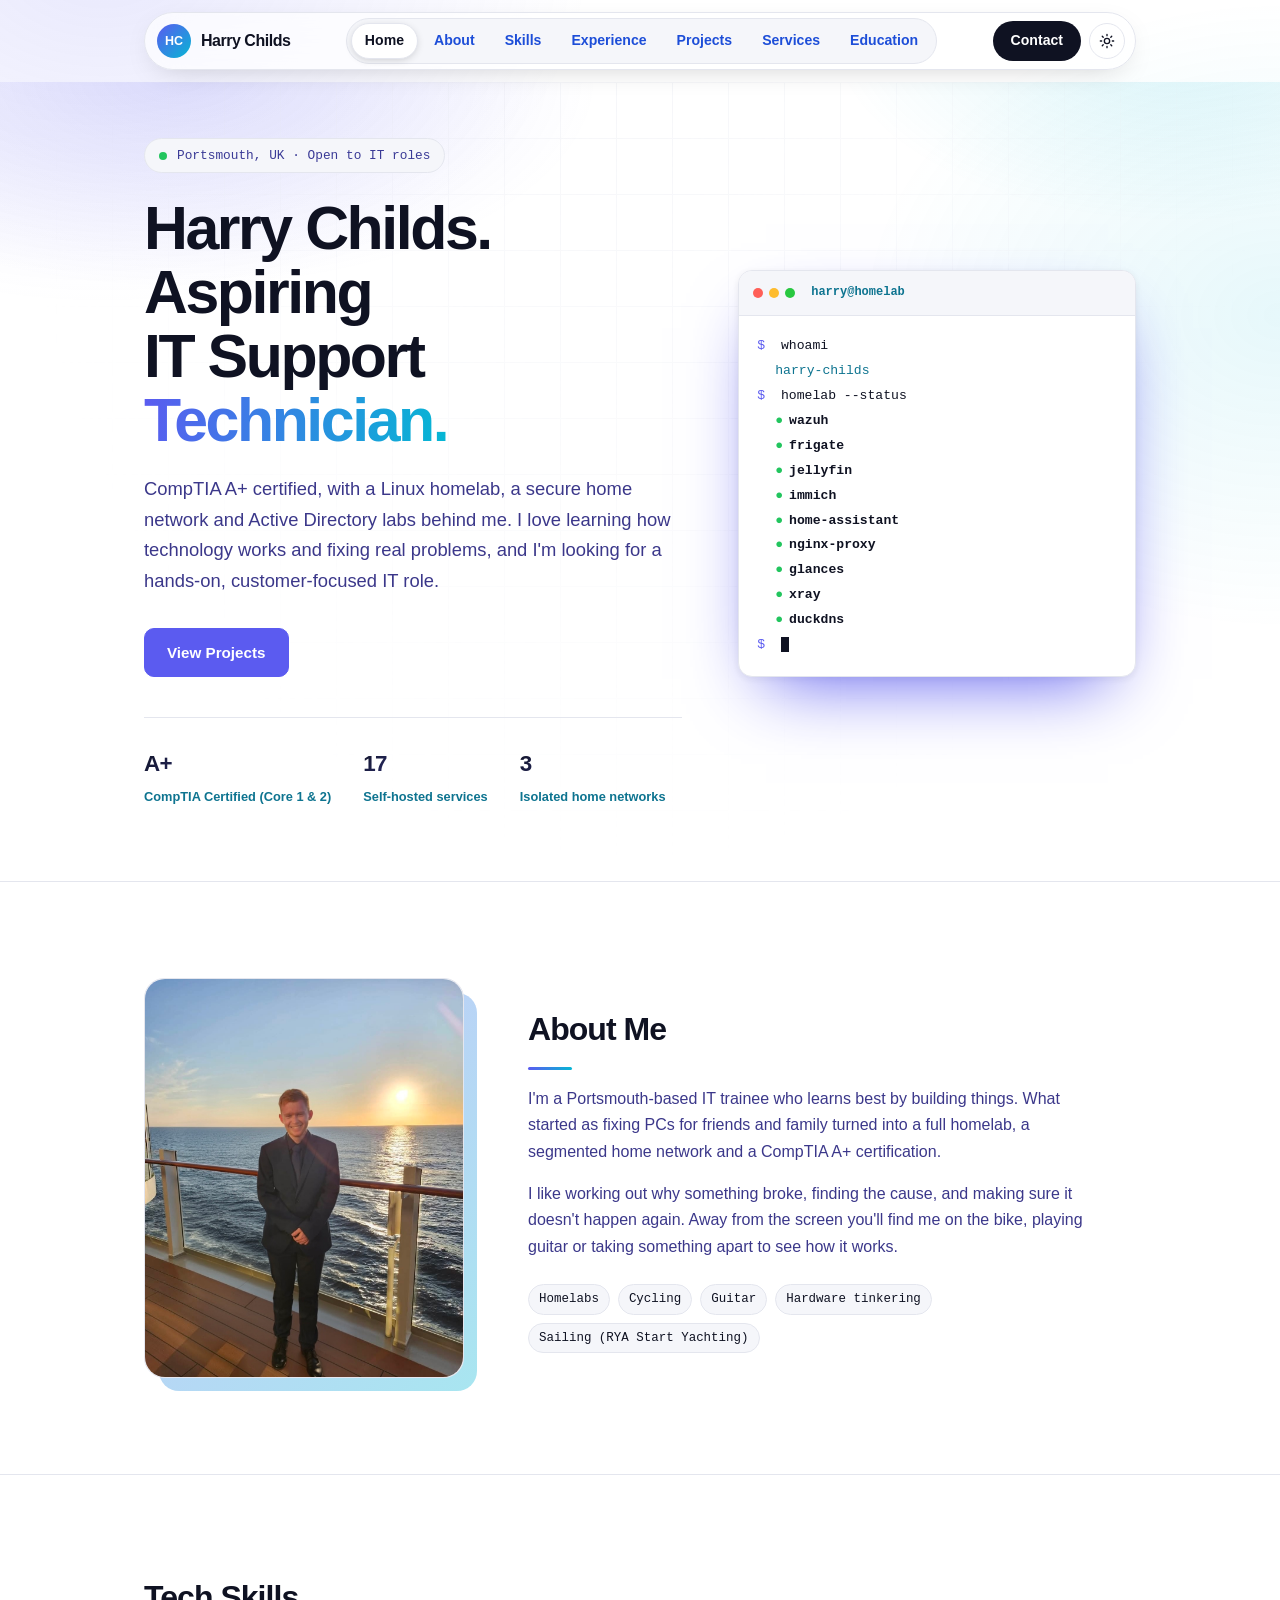
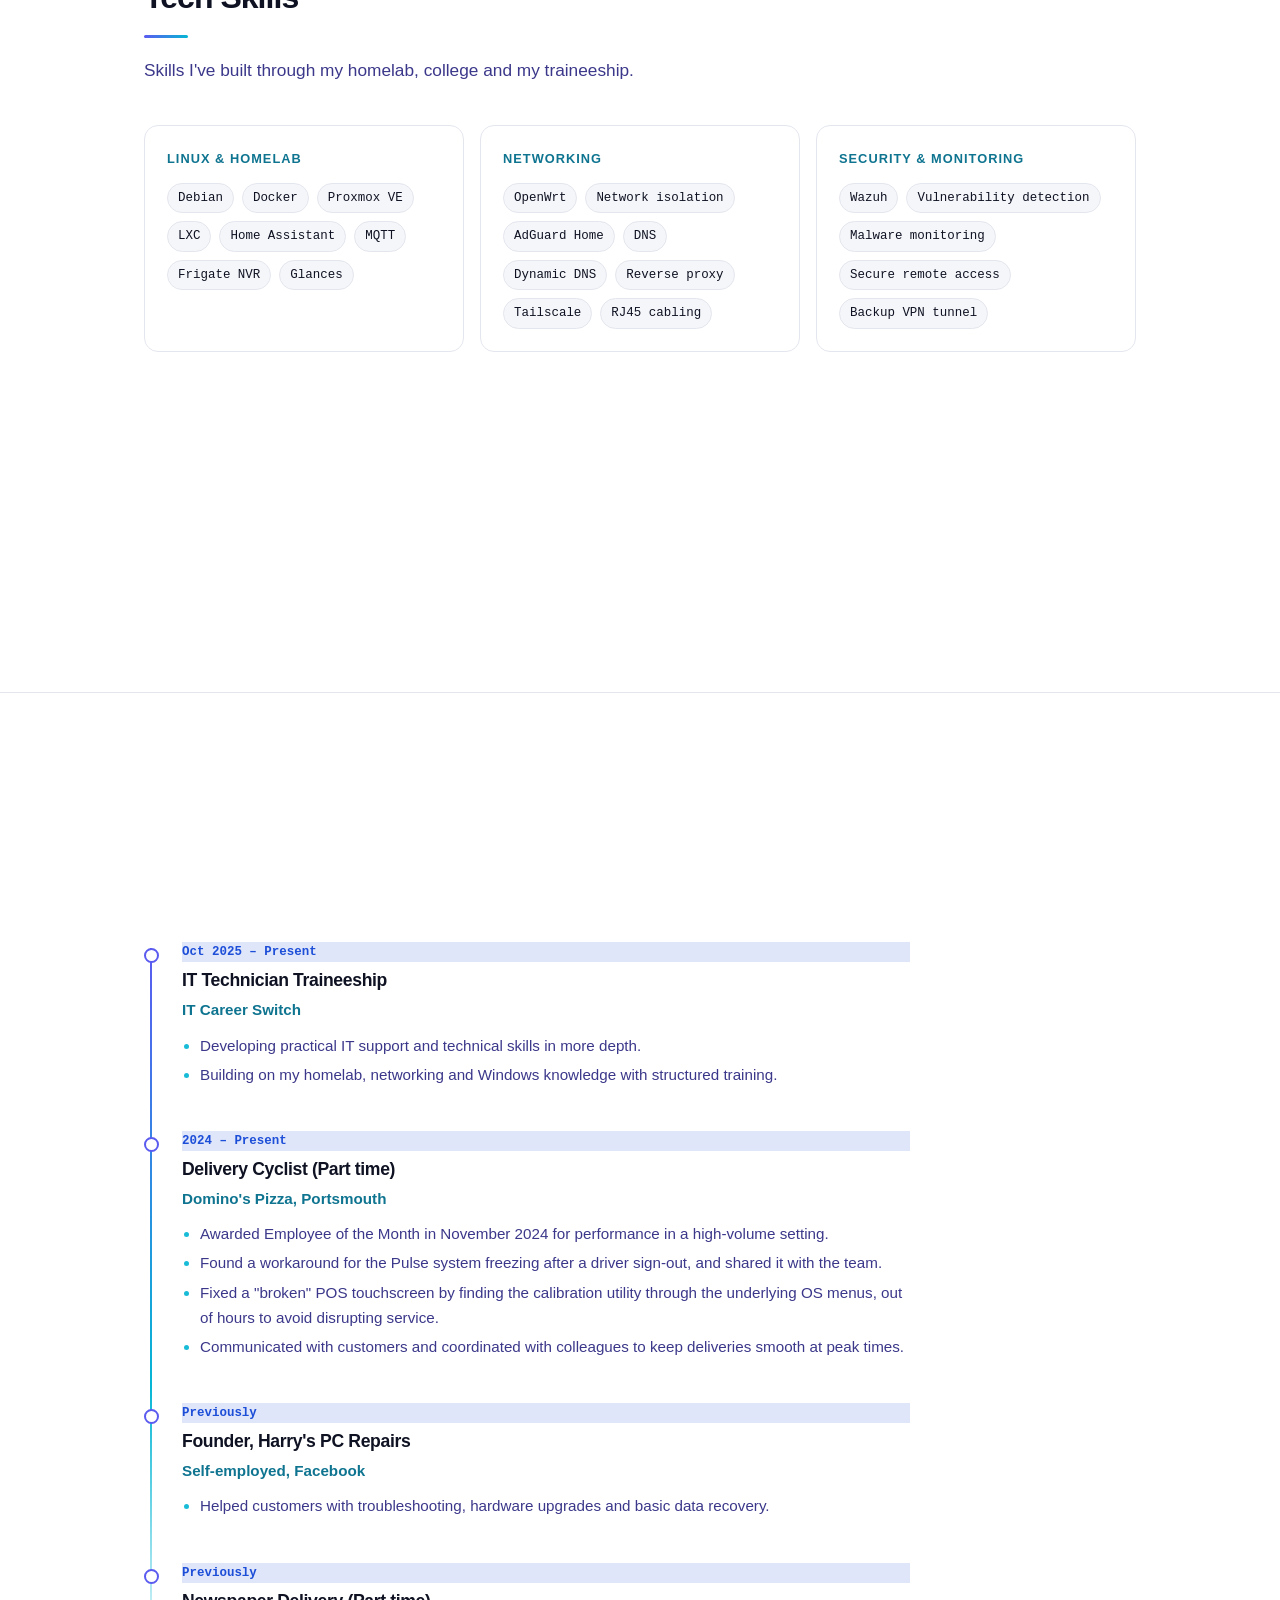
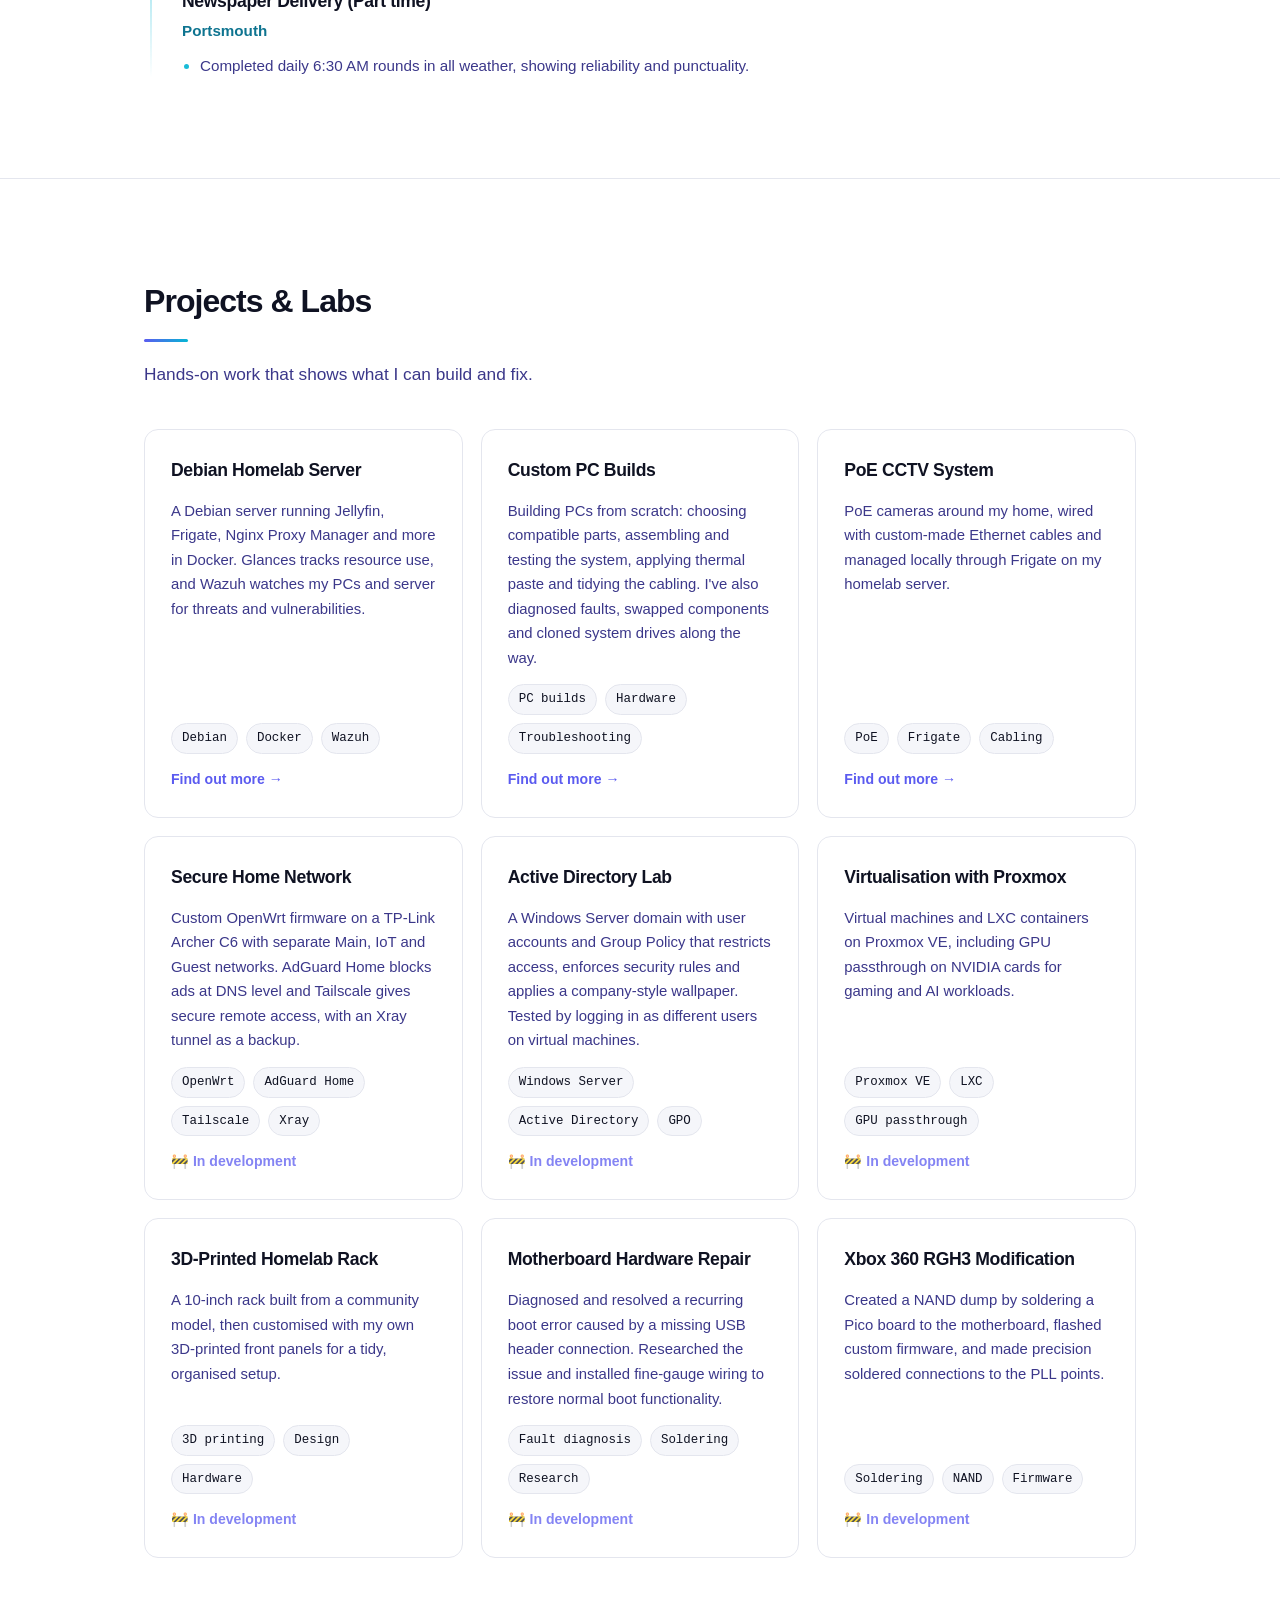
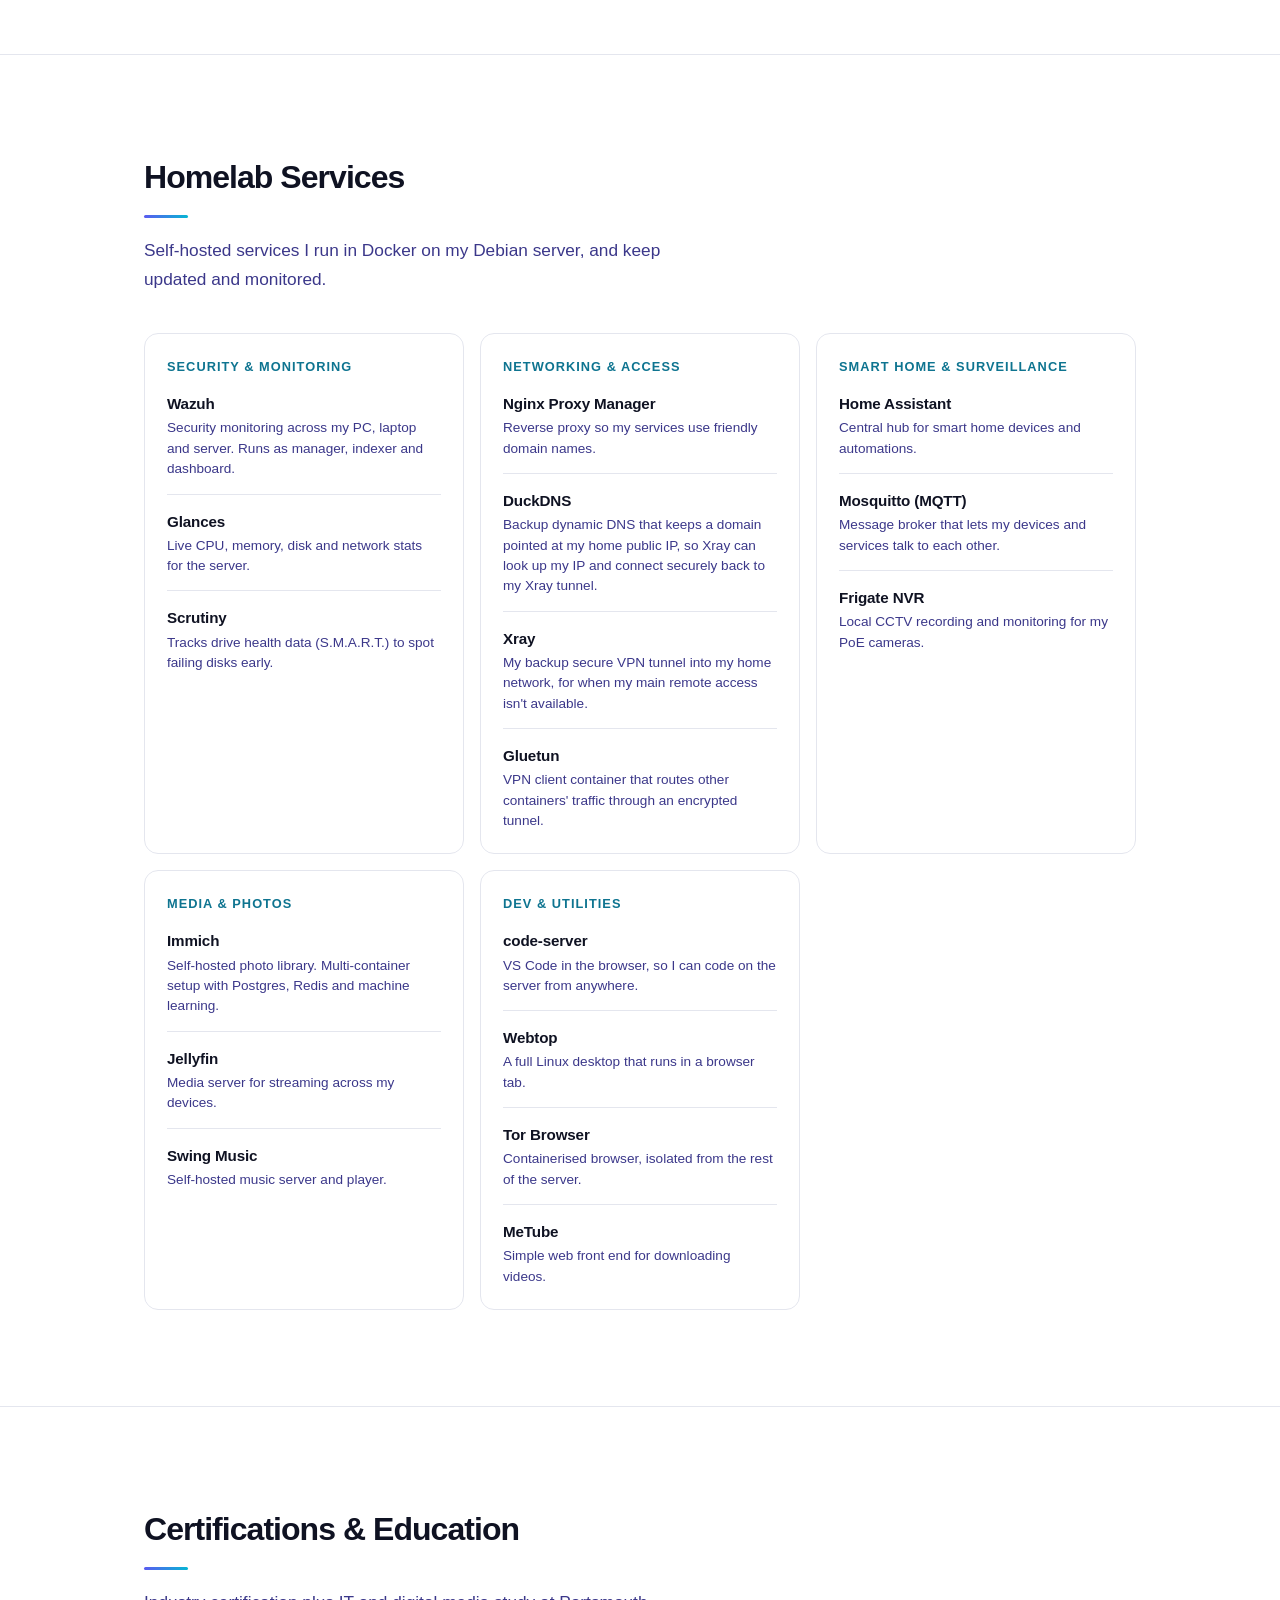
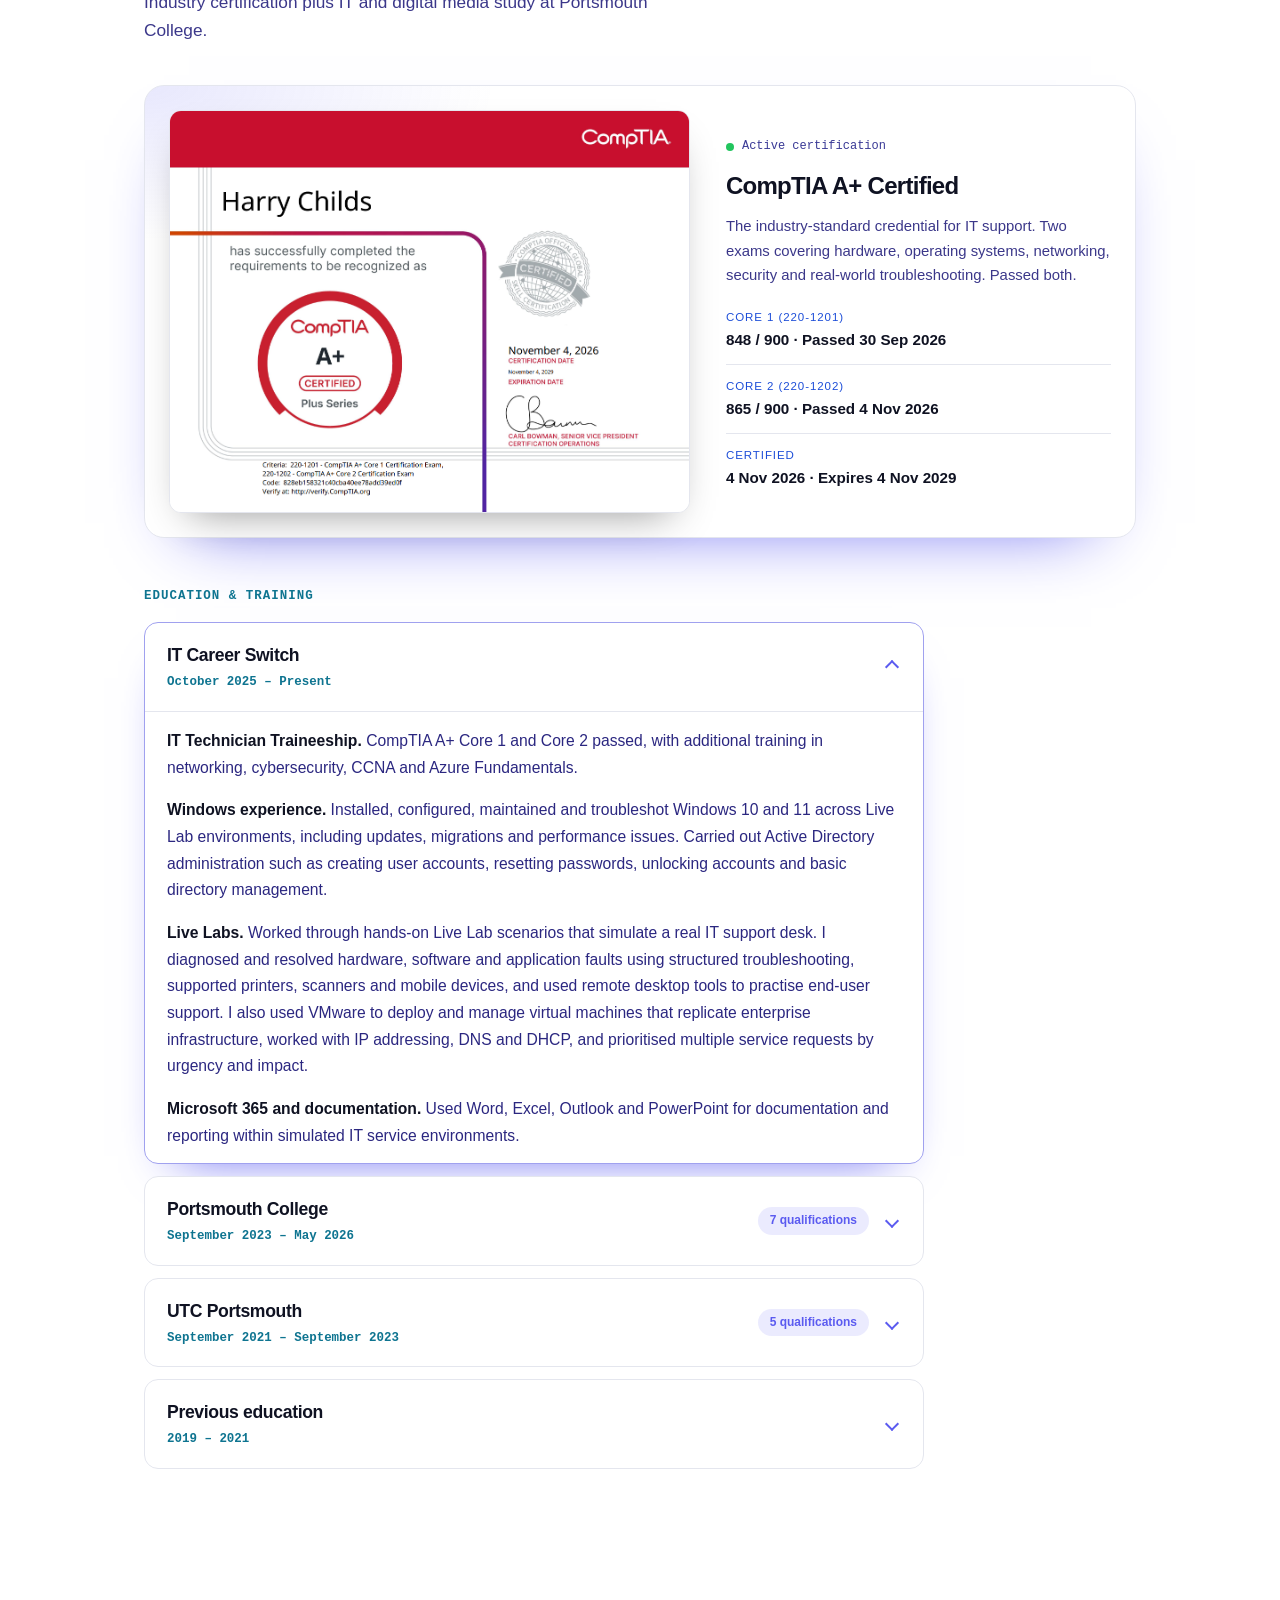
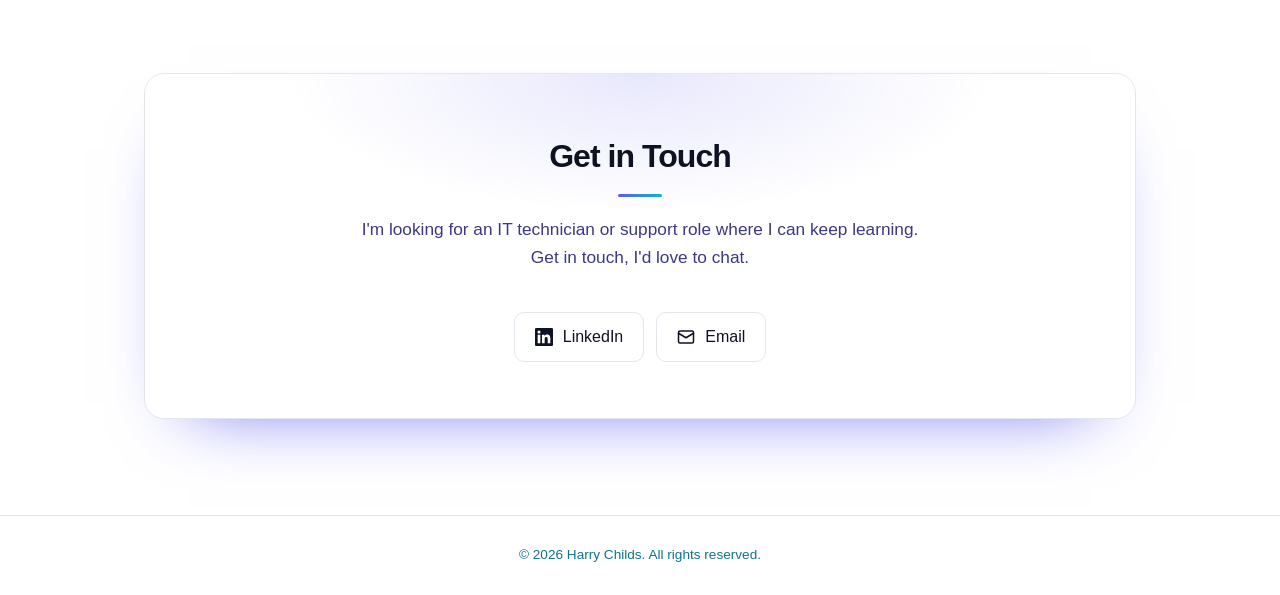
==== commit d39e98fb: "Update index.html and added goatcounter for metrics" ====
--- a/index.html
+++ b/index.html
@@ -86,7 +86,7 @@
           <p class="eyebrow"><span class="pulse"></span> Portsmouth, UK · Open to IT roles</p>
  
           <!-- EDIT THIS: Your name and role -->
-          <h1>Harry Childs.<br><span class="gradient-text">IT Technician Trainee.</span></h1>
+          <h1>Harry Childs.<br><span class="aspiring">Aspiring</span><br>IT Support<br><span class="gradient-text">Technician.</span></h1>
  
           <!-- EDIT THIS: Your short introduction -->
           <p class="lead">CompTIA A+ certified, with a Linux homelab, a secure home network and Active Directory labs behind me. I love learning how technology works and fixing real problems, and I'm looking for a hands-on, customer-focused IT role.</p>
@@ -702,7 +702,10 @@
  
   <!-- Connects the JavaScript file. Keep script.js in the same folder. -->
   <script src="script.js"></script>
+
+  <script data-goatcounter="https://hipmovie17.goatcounter.com/count"
+        async src="//gc.zgo.at/count.js"></script>
  
 </body>
 </html>
- + 
